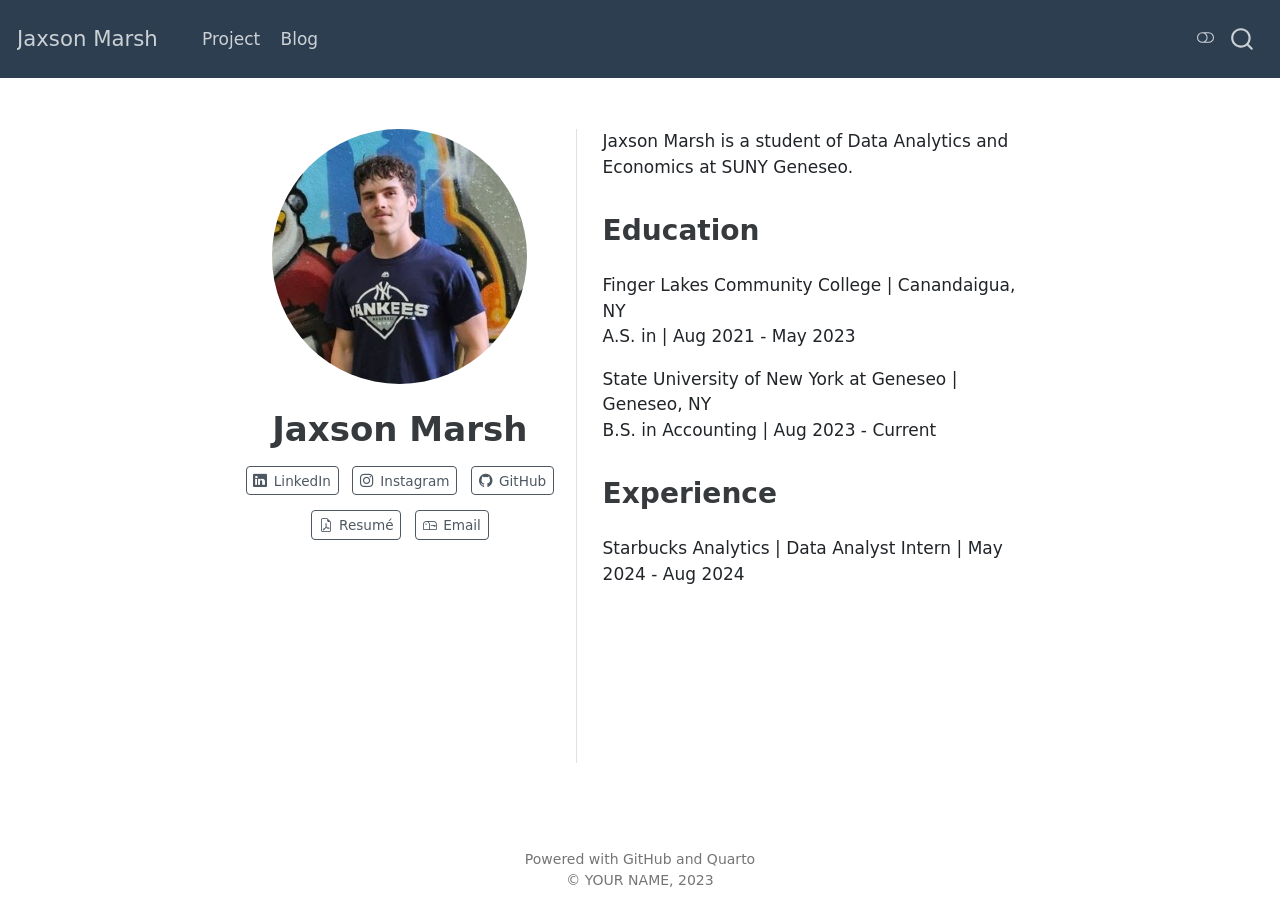
==== index.html @ e0384f66 "11/29" ====
<!DOCTYPE html>
<html xmlns="http://www.w3.org/1999/xhtml" lang="en" xml:lang="en"><head>

<meta charset="utf-8">
<meta name="generator" content="quarto-1.3.353">

<meta name="viewport" content="width=device-width, initial-scale=1.0, user-scalable=yes">


<title>Jaxson Marsh</title>
<style>
code{white-space: pre-wrap;}
span.smallcaps{font-variant: small-caps;}
div.columns{display: flex; gap: min(4vw, 1.5em);}
div.column{flex: auto; overflow-x: auto;}
div.hanging-indent{margin-left: 1.5em; text-indent: -1.5em;}
ul.task-list{list-style: none;}
ul.task-list li input[type="checkbox"] {
  width: 0.8em;
  margin: 0 0.8em 0.2em -1em; /* quarto-specific, see https://github.com/quarto-dev/quarto-cli/issues/4556 */ 
  vertical-align: middle;
}
</style>


<script src="site_libs/quarto-nav/quarto-nav.js"></script>
<script src="site_libs/clipboard/clipboard.min.js"></script>
<script src="site_libs/quarto-search/autocomplete.umd.js"></script>
<script src="site_libs/quarto-search/fuse.min.js"></script>
<script src="site_libs/quarto-search/quarto-search.js"></script>
<meta name="quarto:offset" content="./">
<script src="site_libs/quarto-html/quarto.js"></script>
<script src="site_libs/quarto-html/popper.min.js"></script>
<script src="site_libs/quarto-html/tippy.umd.min.js"></script>
<link href="site_libs/quarto-html/tippy.css" rel="stylesheet">
<link href="site_libs/quarto-html/quarto-syntax-highlighting.css" rel="stylesheet" class="quarto-color-scheme" id="quarto-text-highlighting-styles">
<link href="site_libs/quarto-html/quarto-syntax-highlighting-dark.css" rel="prefetch" class="quarto-color-scheme quarto-color-alternate" id="quarto-text-highlighting-styles">
<script src="site_libs/bootstrap/bootstrap.min.js"></script>
<link href="site_libs/bootstrap/bootstrap-icons.css" rel="stylesheet">
<link href="site_libs/bootstrap/bootstrap.min.css" rel="stylesheet" class="quarto-color-scheme" id="quarto-bootstrap" data-mode="light">
<link href="site_libs/bootstrap/bootstrap-dark.min.css" rel="prefetch" class="quarto-color-scheme quarto-color-alternate" id="quarto-bootstrap" data-mode="dark">
<script id="quarto-search-options" type="application/json">{
  "location": "navbar",
  "copy-button": false,
  "collapse-after": 3,
  "panel-placement": "end",
  "type": "overlay",
  "limit": 20,
  "language": {
    "search-no-results-text": "No results",
    "search-matching-documents-text": "matching documents",
    "search-copy-link-title": "Copy link to search",
    "search-hide-matches-text": "Hide additional matches",
    "search-more-match-text": "more match in this document",
    "search-more-matches-text": "more matches in this document",
    "search-clear-button-title": "Clear",
    "search-detached-cancel-button-title": "Cancel",
    "search-submit-button-title": "Submit"
  }
}</script>


<link rel="stylesheet" href="styles.css">
</head>

<body class="nav-fixed fullcontent">

<div id="quarto-search-results"></div>
  <header id="quarto-header" class="headroom fixed-top">
    <nav class="navbar navbar-expand-lg navbar-dark ">
      <div class="navbar-container container-fluid">
      <div class="navbar-brand-container">
    <a class="navbar-brand" href="./index.html">
    <span class="navbar-title">Jaxson Marsh</span>
    </a>
  </div>
            <div id="quarto-search" class="" title="Search"></div>
          <button class="navbar-toggler" type="button" data-bs-toggle="collapse" data-bs-target="#navbarCollapse" aria-controls="navbarCollapse" aria-expanded="false" aria-label="Toggle navigation" onclick="if (window.quartoToggleHeadroom) { window.quartoToggleHeadroom(); }">
  <span class="navbar-toggler-icon"></span>
</button>
          <div class="collapse navbar-collapse" id="navbarCollapse">
            <ul class="navbar-nav navbar-nav-scroll me-auto">
  <li class="nav-item">
    <a class="nav-link" href="./project.html" rel="" target="">
 <span class="menu-text">Project</span></a>
  </li>  
  <li class="nav-item">
    <a class="nav-link" href="./blog-listing.html" rel="" target="">
 <span class="menu-text">Blog</span></a>
  </li>  
</ul>
            <div class="quarto-navbar-tools ms-auto">
  <a href="" class="quarto-color-scheme-toggle quarto-navigation-tool  px-1" onclick="window.quartoToggleColorScheme(); return false;" title="Toggle dark mode"><i class="bi"></i></a>
</div>
          </div> <!-- /navcollapse -->
      </div> <!-- /container-fluid -->
    </nav>
</header>
<!-- content -->
<div id="quarto-content" class="quarto-container page-columns page-rows-contents page-layout-article page-navbar">
<!-- sidebar -->
<!-- margin-sidebar -->
    
<!-- main -->
<div class="quarto-about-trestles">
  <div class="about-entity">
    <img src="img/jaxsonpic.jpg" class="about-image
  round " style="height: 15em; width: 15em;">
<header id="title-block-header" class="quarto-title-block default">
<div class="quarto-title">
<h1 class="title">Jaxson Marsh</h1>
</div>
<div class="quarto-title-meta">
  </div>
</header>
    <div class="about-links">
  <a href="https://linkedin.com" class="about-link" rel="" target="">
    <i class="bi bi-linkedin"></i>
     <span class="about-link-text">LinkedIn</span>
  </a>
  <a href="https://instagram.com" class="about-link" rel="" target="">
    <i class="bi bi-instagram"></i>
     <span class="about-link-text">Instagram</span>
  </a>
  <a href="https://github.com" class="about-link" rel="" target="">
    <i class="bi bi-github"></i>
     <span class="about-link-text">GitHub</span>
  </a>
  <a href="https://GITHUB_USERNAME.github.io/resume-example.pdf" class="about-link" rel="" target="">
    <i class="bi bi-file-earmark-pdf"></i>
     <span class="about-link-text">Resumé</span>
  </a>
  <a href="mailto:YOUR_EMAIL@geneseo.edu" class="about-link" rel="" target="">
    <i class="bi bi-mailbox"></i>
     <span class="about-link-text">Email</span>
  </a>
</div>
  </div>
  <div class="about-contents"><main class="content" id="quarto-document-content">
<p>Jaxson Marsh is a student of Data Analytics and Economics at SUNY Geneseo.</p>
<section id="education" class="level2">
<h2 data-anchor-id="education">Education</h2>
<p>Finger Lakes Community College | Canandaigua, NY <br> A.S. in | Aug 2021 - May 2023 <br></p>
<p>State University of New York at Geneseo | Geneseo, NY <br> B.S. in Accounting | Aug 2023 - Current <br></p>
</section>
<section id="experience" class="level2">
<h2 data-anchor-id="experience">Experience</h2>
<p>Starbucks Analytics | Data Analyst Intern | May 2024 - Aug 2024</p>


</section>
</main></div>
</div>
 <!-- /main -->
<script type="text/javascript" src="links.js"></script>
<script id="quarto-html-after-body" type="application/javascript">
window.document.addEventListener("DOMContentLoaded", function (event) {
  const toggleBodyColorMode = (bsSheetEl) => {
    const mode = bsSheetEl.getAttribute("data-mode");
    const bodyEl = window.document.querySelector("body");
    if (mode === "dark") {
      bodyEl.classList.add("quarto-dark");
      bodyEl.classList.remove("quarto-light");
    } else {
      bodyEl.classList.add("quarto-light");
      bodyEl.classList.remove("quarto-dark");
    }
  }
  const toggleBodyColorPrimary = () => {
    const bsSheetEl = window.document.querySelector("link#quarto-bootstrap");
    if (bsSheetEl) {
      toggleBodyColorMode(bsSheetEl);
    }
  }
  toggleBodyColorPrimary();  
  const disableStylesheet = (stylesheets) => {
    for (let i=0; i < stylesheets.length; i++) {
      const stylesheet = stylesheets[i];
      stylesheet.rel = 'prefetch';
    }
  }
  const enableStylesheet = (stylesheets) => {
    for (let i=0; i < stylesheets.length; i++) {
      const stylesheet = stylesheets[i];
      stylesheet.rel = 'stylesheet';
    }
  }
  const manageTransitions = (selector, allowTransitions) => {
    const els = window.document.querySelectorAll(selector);
    for (let i=0; i < els.length; i++) {
      const el = els[i];
      if (allowTransitions) {
        el.classList.remove('notransition');
      } else {
        el.classList.add('notransition');
      }
    }
  }
  const toggleColorMode = (alternate) => {
    // Switch the stylesheets
    const alternateStylesheets = window.document.querySelectorAll('link.quarto-color-scheme.quarto-color-alternate');
    manageTransitions('#quarto-margin-sidebar .nav-link', false);
    if (alternate) {
      enableStylesheet(alternateStylesheets);
      for (const sheetNode of alternateStylesheets) {
        if (sheetNode.id === "quarto-bootstrap") {
          toggleBodyColorMode(sheetNode);
        }
      }
    } else {
      disableStylesheet(alternateStylesheets);
      toggleBodyColorPrimary();
    }
    manageTransitions('#quarto-margin-sidebar .nav-link', true);
    // Switch the toggles
    const toggles = window.document.querySelectorAll('.quarto-color-scheme-toggle');
    for (let i=0; i < toggles.length; i++) {
      const toggle = toggles[i];
      if (toggle) {
        if (alternate) {
          toggle.classList.add("alternate");     
        } else {
          toggle.classList.remove("alternate");
        }
      }
    }
    // Hack to workaround the fact that safari doesn't
    // properly recolor the scrollbar when toggling (#1455)
    if (navigator.userAgent.indexOf('Safari') > 0 && navigator.userAgent.indexOf('Chrome') == -1) {
      manageTransitions("body", false);
      window.scrollTo(0, 1);
      setTimeout(() => {
        window.scrollTo(0, 0);
        manageTransitions("body", true);
      }, 40);  
    }
  }
  const isFileUrl = () => { 
    return window.location.protocol === 'file:';
  }
  const hasAlternateSentinel = () => {  
    let styleSentinel = getColorSchemeSentinel();
    if (styleSentinel !== null) {
      return styleSentinel === "alternate";
    } else {
      return false;
    }
  }
  const setStyleSentinel = (alternate) => {
    const value = alternate ? "alternate" : "default";
    if (!isFileUrl()) {
      window.localStorage.setItem("quarto-color-scheme", value);
    } else {
      localAlternateSentinel = value;
    }
  }
  const getColorSchemeSentinel = () => {
    if (!isFileUrl()) {
      const storageValue = window.localStorage.getItem("quarto-color-scheme");
      return storageValue != null ? storageValue : localAlternateSentinel;
    } else {
      return localAlternateSentinel;
    }
  }
  let localAlternateSentinel = 'default';
  // Dark / light mode switch
  window.quartoToggleColorScheme = () => {
    // Read the current dark / light value 
    let toAlternate = !hasAlternateSentinel();
    toggleColorMode(toAlternate);
    setStyleSentinel(toAlternate);
  };
  // Ensure there is a toggle, if there isn't float one in the top right
  if (window.document.querySelector('.quarto-color-scheme-toggle') === null) {
    const a = window.document.createElement('a');
    a.classList.add('top-right');
    a.classList.add('quarto-color-scheme-toggle');
    a.href = "";
    a.onclick = function() { try { window.quartoToggleColorScheme(); } catch {} return false; };
    const i = window.document.createElement("i");
    i.classList.add('bi');
    a.appendChild(i);
    window.document.body.appendChild(a);
  }
  // Switch to dark mode if need be
  if (hasAlternateSentinel()) {
    toggleColorMode(true);
  } else {
    toggleColorMode(false);
  }
  const isCodeAnnotation = (el) => {
    for (const clz of el.classList) {
      if (clz.startsWith('code-annotation-')) {                     
        return true;
      }
    }
    return false;
  }
  const clipboard = new window.ClipboardJS('.code-copy-button', {
    text: function(trigger) {
      const codeEl = trigger.previousElementSibling.cloneNode(true);
      for (const childEl of codeEl.children) {
        if (isCodeAnnotation(childEl)) {
          childEl.remove();
        }
      }
      return codeEl.innerText;
    }
  });
  clipboard.on('success', function(e) {
    // button target
    const button = e.trigger;
    // don't keep focus
    button.blur();
    // flash "checked"
    button.classList.add('code-copy-button-checked');
    var currentTitle = button.getAttribute("title");
    button.setAttribute("title", "Copied!");
    let tooltip;
    if (window.bootstrap) {
      button.setAttribute("data-bs-toggle", "tooltip");
      button.setAttribute("data-bs-placement", "left");
      button.setAttribute("data-bs-title", "Copied!");
      tooltip = new bootstrap.Tooltip(button, 
        { trigger: "manual", 
          customClass: "code-copy-button-tooltip",
          offset: [0, -8]});
      tooltip.show();    
    }
    setTimeout(function() {
      if (tooltip) {
        tooltip.hide();
        button.removeAttribute("data-bs-title");
        button.removeAttribute("data-bs-toggle");
        button.removeAttribute("data-bs-placement");
      }
      button.setAttribute("title", currentTitle);
      button.classList.remove('code-copy-button-checked');
    }, 1000);
    // clear code selection
    e.clearSelection();
  });
  function tippyHover(el, contentFn) {
    const config = {
      allowHTML: true,
      content: contentFn,
      maxWidth: 500,
      delay: 100,
      arrow: false,
      appendTo: function(el) {
          return el.parentElement;
      },
      interactive: true,
      interactiveBorder: 10,
      theme: 'quarto',
      placement: 'bottom-start'
    };
    window.tippy(el, config); 
  }
  const noterefs = window.document.querySelectorAll('a[role="doc-noteref"]');
  for (var i=0; i<noterefs.length; i++) {
    const ref = noterefs[i];
    tippyHover(ref, function() {
      // use id or data attribute instead here
      let href = ref.getAttribute('data-footnote-href') || ref.getAttribute('href');
      try { href = new URL(href).hash; } catch {}
      const id = href.replace(/^#\/?/, "");
      const note = window.document.getElementById(id);
      return note.innerHTML;
    });
  }
      let selectedAnnoteEl;
      const selectorForAnnotation = ( cell, annotation) => {
        let cellAttr = 'data-code-cell="' + cell + '"';
        let lineAttr = 'data-code-annotation="' +  annotation + '"';
        const selector = 'span[' + cellAttr + '][' + lineAttr + ']';
        return selector;
      }
      const selectCodeLines = (annoteEl) => {
        const doc = window.document;
        const targetCell = annoteEl.getAttribute("data-target-cell");
        const targetAnnotation = annoteEl.getAttribute("data-target-annotation");
        const annoteSpan = window.document.querySelector(selectorForAnnotation(targetCell, targetAnnotation));
        const lines = annoteSpan.getAttribute("data-code-lines").split(",");
        const lineIds = lines.map((line) => {
          return targetCell + "-" + line;
        })
        let top = null;
        let height = null;
        let parent = null;
        if (lineIds.length > 0) {
            //compute the position of the single el (top and bottom and make a div)
            const el = window.document.getElementById(lineIds[0]);
            top = el.offsetTop;
            height = el.offsetHeight;
            parent = el.parentElement.parentElement;
          if (lineIds.length > 1) {
            const lastEl = window.document.getElementById(lineIds[lineIds.length - 1]);
            const bottom = lastEl.offsetTop + lastEl.offsetHeight;
            height = bottom - top;
          }
          if (top !== null && height !== null && parent !== null) {
            // cook up a div (if necessary) and position it 
            let div = window.document.getElementById("code-annotation-line-highlight");
            if (div === null) {
              div = window.document.createElement("div");
              div.setAttribute("id", "code-annotation-line-highlight");
              div.style.position = 'absolute';
              parent.appendChild(div);
            }
            div.style.top = top - 2 + "px";
            div.style.height = height + 4 + "px";
            let gutterDiv = window.document.getElementById("code-annotation-line-highlight-gutter");
            if (gutterDiv === null) {
              gutterDiv = window.document.createElement("div");
              gutterDiv.setAttribute("id", "code-annotation-line-highlight-gutter");
              gutterDiv.style.position = 'absolute';
              const codeCell = window.document.getElementById(targetCell);
              const gutter = codeCell.querySelector('.code-annotation-gutter');
              gutter.appendChild(gutterDiv);
            }
            gutterDiv.style.top = top - 2 + "px";
            gutterDiv.style.height = height + 4 + "px";
          }
          selectedAnnoteEl = annoteEl;
        }
      };
      const unselectCodeLines = () => {
        const elementsIds = ["code-annotation-line-highlight", "code-annotation-line-highlight-gutter"];
        elementsIds.forEach((elId) => {
          const div = window.document.getElementById(elId);
          if (div) {
            div.remove();
          }
        });
        selectedAnnoteEl = undefined;
      };
      // Attach click handler to the DT
      const annoteDls = window.document.querySelectorAll('dt[data-target-cell]');
      for (const annoteDlNode of annoteDls) {
        annoteDlNode.addEventListener('click', (event) => {
          const clickedEl = event.target;
          if (clickedEl !== selectedAnnoteEl) {
            unselectCodeLines();
            const activeEl = window.document.querySelector('dt[data-target-cell].code-annotation-active');
            if (activeEl) {
              activeEl.classList.remove('code-annotation-active');
            }
            selectCodeLines(clickedEl);
            clickedEl.classList.add('code-annotation-active');
          } else {
            // Unselect the line
            unselectCodeLines();
            clickedEl.classList.remove('code-annotation-active');
          }
        });
      }
  const findCites = (el) => {
    const parentEl = el.parentElement;
    if (parentEl) {
      const cites = parentEl.dataset.cites;
      if (cites) {
        return {
          el,
          cites: cites.split(' ')
        };
      } else {
        return findCites(el.parentElement)
      }
    } else {
      return undefined;
    }
  };
  var bibliorefs = window.document.querySelectorAll('a[role="doc-biblioref"]');
  for (var i=0; i<bibliorefs.length; i++) {
    const ref = bibliorefs[i];
    const citeInfo = findCites(ref);
    if (citeInfo) {
      tippyHover(citeInfo.el, function() {
        var popup = window.document.createElement('div');
        citeInfo.cites.forEach(function(cite) {
          var citeDiv = window.document.createElement('div');
          citeDiv.classList.add('hanging-indent');
          citeDiv.classList.add('csl-entry');
          var biblioDiv = window.document.getElementById('ref-' + cite);
          if (biblioDiv) {
            citeDiv.innerHTML = biblioDiv.innerHTML;
          }
          popup.appendChild(citeDiv);
        });
        return popup.innerHTML;
      });
    }
  }
});
</script>
</div> <!-- /content -->
<footer class="footer">
  <div class="nav-footer">
    <div class="nav-footer-left">
      &nbsp;
    </div>   
    <div class="nav-footer-center">Powered with GitHub and Quarto<br>© YOUR NAME, 2023</div>
    <div class="nav-footer-right">
      &nbsp;
    </div>
  </div>
</footer>



</body></html>
---- site_libs/quarto-html/tippy.css ----
.tippy-box[data-animation=fade][data-state=hidden]{opacity:0}[data-tippy-root]{max-width:calc(100vw - 10px)}.tippy-box{position:relative;background-color:#333;color:#fff;border-radius:4px;font-size:14px;line-height:1.4;white-space:normal;outline:0;transition-property:transform,visibility,opacity}.tippy-box[data-placement^=top]>.tippy-arrow{bottom:0}.tippy-box[data-placement^=top]>.tippy-arrow:before{bottom:-7px;left:0;border-width:8px 8px 0;border-top-color:initial;transform-origin:center top}.tippy-box[data-placement^=bottom]>.tippy-arrow{top:0}.tippy-box[data-placement^=bottom]>.tippy-arrow:before{top:-7px;left:0;border-width:0 8px 8px;border-bottom-color:initial;transform-origin:center bottom}.tippy-box[data-placement^=left]>.tippy-arrow{right:0}.tippy-box[data-placement^=left]>.tippy-arrow:before{border-width:8px 0 8px 8px;border-left-color:initial;right:-7px;transform-origin:center left}.tippy-box[data-placement^=right]>.tippy-arrow{left:0}.tippy-box[data-placement^=right]>.tippy-arrow:before{left:-7px;border-width:8px 8px 8px 0;border-right-color:initial;transform-origin:center right}.tippy-box[data-inertia][data-state=visible]{transition-timing-function:cubic-bezier(.54,1.5,.38,1.11)}.tippy-arrow{width:16px;height:16px;color:#333}.tippy-arrow:before{content:"";position:absolute;border-color:transparent;border-style:solid}.tippy-content{position:relative;padding:5px 9px;z-index:1}
---- site_libs/quarto-html/quarto-syntax-highlighting.css ----
/* quarto syntax highlight colors */
:root {
  --quarto-hl-at-color: inherit;
  --quarto-hl-ss-color: #049b0a;
  --quarto-hl-an-color: #0066ff;
  --quarto-hl-fu-color: #ff9358;
  --quarto-hl-st-color: #049b0a;
  --quarto-hl-cf-color: #43a8ed;
  --quarto-hl-op-color: inherit;
  --quarto-hl-er-color: #ffff00;
  --quarto-hl-bn-color: #44aa43;
  --quarto-hl-al-color: #ffff00;
  --quarto-hl-va-color: inherit;
  --quarto-hl-bu-color: inherit;
  --quarto-hl-ex-color: inherit;
  --quarto-hl-pp-color: inherit;
  --quarto-hl-in-color: #0066ff;
  --quarto-hl-vs-color: #049b0a;
  --quarto-hl-wa-color: #ffff00;
  --quarto-hl-do-color: #0066ff;
  --quarto-hl-im-color: inherit;
  --quarto-hl-ch-color: #049b0a;
  --quarto-hl-dt-color: inherit;
  --quarto-hl-fl-color: #44aa43;
  --quarto-hl-co-color: #0066ff;
  --quarto-hl-cn-color: inherit;
  --quarto-hl-sc-color: #049b0a;
  --quarto-hl-dv-color: #44aa43;
  --quarto-hl-kw-color: #43a8ed;
}

/* other quarto variables */
:root {
  --quarto-font-monospace: SFMono-Regular, Menlo, Monaco, Consolas, "Liberation Mono", "Courier New", monospace;
}

code span.at {
  font-style: inherit;
}

code span.ss {
  color: #049b0a;
  font-style: inherit;
}

code span.an {
  color: #0066ff;
  font-weight: bold;
  font-style: italic;
}

code span.fu {
  color: #ff9358;
  font-weight: bold;
  font-style: inherit;
}

code span.st {
  color: #049b0a;
  font-style: inherit;
}

code span.cf {
  color: #43a8ed;
  font-weight: bold;
  font-style: inherit;
}

code span.op {
  font-style: inherit;
}

code span.er {
  color: #ffff00;
  font-weight: bold;
  font-style: inherit;
}

code span.bn {
  color: #44aa43;
  font-style: inherit;
}

code span.al {
  color: #ffff00;
  font-style: inherit;
}

code span.va {
  font-style: inherit;
}

code span.bu {
  font-style: inherit;
}

code span.ex {
  font-style: inherit;
}

code span.pp {
  font-weight: bold;
  font-style: inherit;
}

code span.in {
  color: #0066ff;
  font-weight: bold;
  font-style: italic;
}

code span.vs {
  color: #049b0a;
  font-style: inherit;
}

code span.wa {
  color: #ffff00;
  font-weight: bold;
  font-style: inherit;
}

code span.do {
  color: #0066ff;
  font-style: italic;
}

code span.im {
  font-style: inherit;
}

code span.ch {
  color: #049b0a;
  font-style: inherit;
}

code span.dt {
  font-style: inherit;
  text-decoration: underline;
}

code span.fl {
  color: #44aa43;
  font-style: inherit;
}

code span.co {
  color: #0066ff;
  font-weight: bold;
  font-style: italic;
}

code span.cn {
  font-style: inherit;
}

code span.sc {
  color: #049b0a;
  font-style: inherit;
}

code span.dv {
  color: #44aa43;
  font-style: inherit;
}

code span.kw {
  color: #43a8ed;
  font-weight: bold;
  font-style: inherit;
}

.prevent-inlining {
  content: "</";
}

/*# sourceMappingURL=debc5d5d77c3f9108843748ff7464032.css.map */
---- site_libs/quarto-html/quarto-syntax-highlighting-dark.css ----
/* quarto syntax highlight colors */
:root {
  --quarto-hl-at-color: inherit;
  --quarto-hl-ss-color: #049b0a;
  --quarto-hl-an-color: #0066ff;
  --quarto-hl-fu-color: #ff9358;
  --quarto-hl-st-color: #049b0a;
  --quarto-hl-cf-color: #43a8ed;
  --quarto-hl-op-color: inherit;
  --quarto-hl-er-color: #ffff00;
  --quarto-hl-bn-color: #44aa43;
  --quarto-hl-al-color: #ffff00;
  --quarto-hl-va-color: inherit;
  --quarto-hl-bu-color: inherit;
  --quarto-hl-ex-color: inherit;
  --quarto-hl-pp-color: inherit;
  --quarto-hl-in-color: #0066ff;
  --quarto-hl-vs-color: #049b0a;
  --quarto-hl-wa-color: #ffff00;
  --quarto-hl-do-color: #0066ff;
  --quarto-hl-im-color: inherit;
  --quarto-hl-ch-color: #049b0a;
  --quarto-hl-dt-color: inherit;
  --quarto-hl-fl-color: #44aa43;
  --quarto-hl-co-color: #0066ff;
  --quarto-hl-cn-color: inherit;
  --quarto-hl-sc-color: #049b0a;
  --quarto-hl-dv-color: #44aa43;
  --quarto-hl-kw-color: #43a8ed;
}

/* other quarto variables */
:root {
  --quarto-font-monospace: SFMono-Regular, Menlo, Monaco, Consolas, "Liberation Mono", "Courier New", monospace;
}

code span.at {
  font-style: inherit;
}

code span.ss {
  color: #049b0a;
  font-style: inherit;
}

code span.an {
  color: #0066ff;
  font-weight: bold;
  font-style: italic;
}

code span.fu {
  color: #ff9358;
  font-weight: bold;
  font-style: inherit;
}

code span.st {
  color: #049b0a;
  font-style: inherit;
}

code span.cf {
  color: #43a8ed;
  font-weight: bold;
  font-style: inherit;
}

code span.op {
  font-style: inherit;
}

code span.er {
  color: #ffff00;
  font-weight: bold;
  font-style: inherit;
}

code span.bn {
  color: #44aa43;
  font-style: inherit;
}

code span.al {
  color: #ffff00;
  font-style: inherit;
}

code span.va {
  font-style: inherit;
}

code span.bu {
  font-style: inherit;
}

code span.ex {
  font-style: inherit;
}

code span.pp {
  font-weight: bold;
  font-style: inherit;
}

code span.in {
  color: #0066ff;
  font-weight: bold;
  font-style: italic;
}

code span.vs {
  color: #049b0a;
  font-style: inherit;
}

code span.wa {
  color: #ffff00;
  font-weight: bold;
  font-style: inherit;
}

code span.do {
  color: #0066ff;
  font-style: italic;
}

code span.im {
  font-style: inherit;
}

code span.ch {
  color: #049b0a;
  font-style: inherit;
}

code span.dt {
  font-style: inherit;
  text-decoration: underline;
}

code span.fl {
  color: #44aa43;
  font-style: inherit;
}

code span.co {
  color: #0066ff;
  font-weight: bold;
  font-style: italic;
}

code span.cn {
  font-style: inherit;
}

code span.sc {
  color: #049b0a;
  font-style: inherit;
}

code span.dv {
  color: #44aa43;
  font-style: inherit;
}

code span.kw {
  color: #43a8ed;
  font-weight: bold;
  font-style: inherit;
}

.prevent-inlining {
  content: "</";
}

/*# sourceMappingURL=935a306eefa94366c21e1a970dddb765.css.map */
---- styles.css ----
/* css styles */

.nav-title{
  font-family: fantasy
}

/* to fix the width of body and navbar with invisible scrollbar */
::-webkit-scrollbar {
    width: 0px;
}
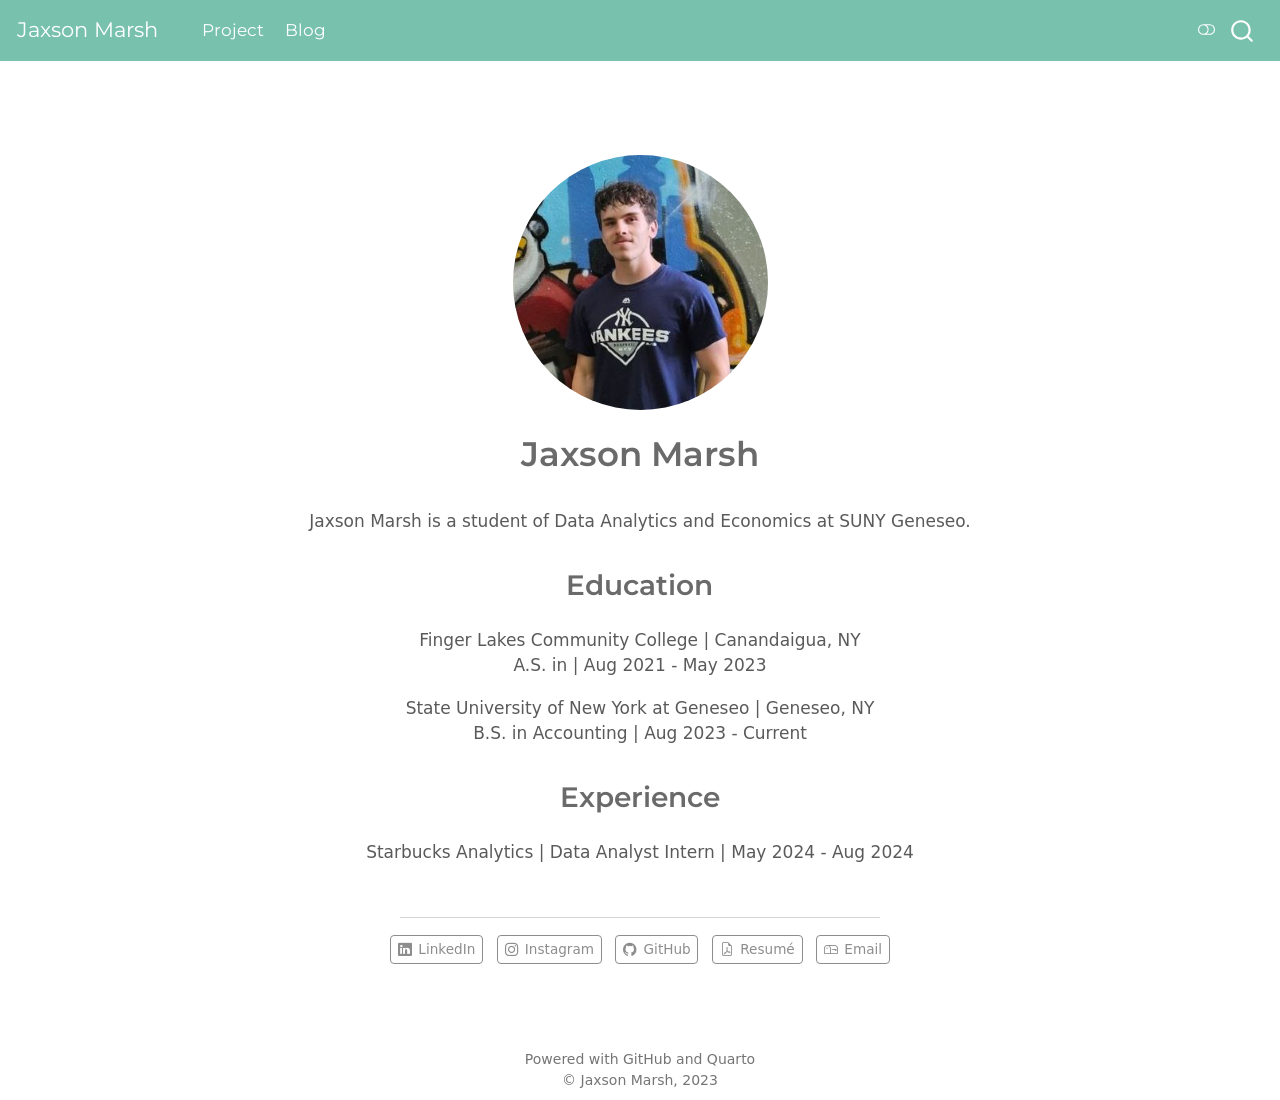
==== commit a110cf12: "night" ====
--- a/index.html
+++ b/index.html
@@ -38,7 +38,7 @@
 <script src="site_libs/bootstrap/bootstrap.min.js"></script>
 <link href="site_libs/bootstrap/bootstrap-icons.css" rel="stylesheet">
 <link href="site_libs/bootstrap/bootstrap.min.css" rel="stylesheet" class="quarto-color-scheme" id="quarto-bootstrap" data-mode="light">
-<link href="site_libs/bootstrap/bootstrap-dark.min.css" rel="prefetch" class="quarto-color-scheme quarto-color-alternate" id="quarto-bootstrap" data-mode="dark">
+<link href="site_libs/bootstrap/bootstrap-dark.min.css" rel="prefetch" class="quarto-color-scheme quarto-color-alternate" id="quarto-bootstrap" data-mode="light">
 <script id="quarto-search-options" type="application/json">{
   "location": "navbar",
   "copy-button": false,
@@ -102,18 +102,31 @@
 <!-- margin-sidebar -->
     
 <!-- main -->
-<div class="quarto-about-trestles">
-  <div class="about-entity">
-    <img src="img/jaxsonpic.jpg" class="about-image
+<div class="quarto-about-jolla">
+  <img src="img/jaxsonpic.jpg" class="about-image
   round " style="height: 15em; width: 15em;">
-<header id="title-block-header" class="quarto-title-block default">
+ <header id="title-block-header" class="quarto-title-block default">
 <div class="quarto-title">
 <h1 class="title">Jaxson Marsh</h1>
 </div>
 <div class="quarto-title-meta">
   </div>
-</header>
-    <div class="about-links">
+</header><main class="content" id="quarto-document-content">
+<p>Jaxson Marsh is a student of Data Analytics and Economics at SUNY Geneseo.</p>
+<section id="education" class="level2">
+<h2 data-anchor-id="education">Education</h2>
+<p>Finger Lakes Community College | Canandaigua, NY <br> A.S. in | Aug 2021 - May 2023 <br></p>
+<p>State University of New York at Geneseo | Geneseo, NY <br> B.S. in Accounting | Aug 2023 - Current <br></p>
+</section>
+<section id="experience" class="level2">
+<h2 data-anchor-id="experience">Experience</h2>
+<p>Starbucks Analytics | Data Analyst Intern | May 2024 - Aug 2024</p>
+
+
+</section>
+</main> 
+  <hr class="about-sep">
+   <div class="about-links">
   <a href="https://linkedin.com" class="about-link" rel="" target="">
     <i class="bi bi-linkedin"></i>
      <span class="about-link-text">LinkedIn</span>
@@ -135,21 +148,6 @@
      <span class="about-link-text">Email</span>
   </a>
 </div>
-  </div>
-  <div class="about-contents"><main class="content" id="quarto-document-content">
-<p>Jaxson Marsh is a student of Data Analytics and Economics at SUNY Geneseo.</p>
-<section id="education" class="level2">
-<h2 data-anchor-id="education">Education</h2>
-<p>Finger Lakes Community College | Canandaigua, NY <br> A.S. in | Aug 2021 - May 2023 <br></p>
-<p>State University of New York at Geneseo | Geneseo, NY <br> B.S. in Accounting | Aug 2023 - Current <br></p>
-</section>
-<section id="experience" class="level2">
-<h2 data-anchor-id="experience">Experience</h2>
-<p>Starbucks Analytics | Data Analyst Intern | May 2024 - Aug 2024</p>
-
-
-</section>
-</main></div>
 </div>
  <!-- /main -->
 <script type="text/javascript" src="links.js"></script>
@@ -500,7 +498,7 @@
     <div class="nav-footer-left">
       &nbsp;
     </div>   
-    <div class="nav-footer-center">Powered with GitHub and Quarto<br>© YOUR NAME, 2023</div>
+    <div class="nav-footer-center">Powered with GitHub and Quarto<br>© Jaxson Marsh, 2023</div>
     <div class="nav-footer-right">
       &nbsp;
     </div>
--- a/site_libs/quarto-html/quarto-syntax-highlighting.css
+++ b/site_libs/quarto-html/quarto-syntax-highlighting.css
@@ -1,32 +1,34 @@
 /* quarto syntax highlight colors */
 :root {
-  --quarto-hl-at-color: inherit;
-  --quarto-hl-ss-color: #049b0a;
-  --quarto-hl-an-color: #0066ff;
-  --quarto-hl-fu-color: #ff9358;
-  --quarto-hl-st-color: #049b0a;
-  --quarto-hl-cf-color: #43a8ed;
-  --quarto-hl-op-color: inherit;
-  --quarto-hl-er-color: #ffff00;
-  --quarto-hl-bn-color: #44aa43;
-  --quarto-hl-al-color: #ffff00;
-  --quarto-hl-va-color: inherit;
-  --quarto-hl-bu-color: inherit;
-  --quarto-hl-ex-color: inherit;
-  --quarto-hl-pp-color: inherit;
-  --quarto-hl-in-color: #0066ff;
-  --quarto-hl-vs-color: #049b0a;
-  --quarto-hl-wa-color: #ffff00;
-  --quarto-hl-do-color: #0066ff;
-  --quarto-hl-im-color: inherit;
-  --quarto-hl-ch-color: #049b0a;
-  --quarto-hl-dt-color: inherit;
-  --quarto-hl-fl-color: #44aa43;
-  --quarto-hl-co-color: #0066ff;
-  --quarto-hl-cn-color: inherit;
-  --quarto-hl-sc-color: #049b0a;
-  --quarto-hl-dv-color: #44aa43;
-  --quarto-hl-kw-color: #43a8ed;
+  --quarto-hl-al-color: #95da4c;
+  --quarto-hl-an-color: #50a14f;
+  --quarto-hl-at-color: #a626a4;
+  --quarto-hl-bn-color: #986801;
+  --quarto-hl-bu-color: #a626a4;
+  --quarto-hl-ch-color: #50a14f;
+  --quarto-hl-co-color: #a0a1a7;
+  --quarto-hl-cv-color: #e45649;
+  --quarto-hl-cn-color: #986801;
+  --quarto-hl-cf-color: #a626a4;
+  --quarto-hl-dt-color: #a626a4;
+  --quarto-hl-dv-color: #986801;
+  --quarto-hl-do-color: #e45649;
+  --quarto-hl-er-color: #f44747;
+  --quarto-hl-ex-color: #4078f2;
+  --quarto-hl-fl-color: #986801;
+  --quarto-hl-fu-color: #4078f2;
+  --quarto-hl-im-color: #50a14f;
+  --quarto-hl-in-color: #c45b00;
+  --quarto-hl-kw-color: #a626a4;
+  --quarto-hl-op-color: #a626a4;
+  --quarto-hl-pp-color: #a626a4;
+  --quarto-hl-re-color: #2980b9;
+  --quarto-hl-sc-color: #0184bc;
+  --quarto-hl-ss-color: #da4453;
+  --quarto-hl-st-color: #50a14f;
+  --quarto-hl-va-color: #e45649;
+  --quarto-hl-vs-color: #da4453;
+  --quarto-hl-wa-color: #da4453;
 }
 
 /* other quarto variables */
@@ -34,140 +36,144 @@
   --quarto-font-monospace: SFMono-Regular, Menlo, Monaco, Consolas, "Liberation Mono", "Courier New", monospace;
 }
 
+code span.al {
+  background-color: #4d1f24;
+  font-weight: bold;
+  color: #95da4c;
+}
+
+code span.an {
+  color: #50a14f;
+}
+
 code span.at {
-  font-style: inherit;
+  color: #a626a4;
+}
+
+code span.bn {
+  color: #986801;
+}
+
+code span.bu {
+  color: #a626a4;
+}
+
+code span.ch {
+  color: #50a14f;
+}
+
+code span.co {
+  font-style: italic;
+  color: #a0a1a7;
+}
+
+code span.cv {
+  font-style: italic;
+  color: #e45649;
+}
+
+code span.cn {
+  color: #986801;
+}
+
+code span.cf {
+  color: #a626a4;
+}
+
+code span.dt {
+  color: #a626a4;
+}
+
+code span.dv {
+  color: #986801;
+}
+
+code span.do {
+  color: #e45649;
+}
+
+code span.er {
+  color: #f44747;
+  text-decoration: underline;
+}
+
+code span.ex {
+  font-weight: bold;
+  color: #4078f2;
+}
+
+code span.fl {
+  color: #986801;
+}
+
+code span.fu {
+  color: #4078f2;
+}
+
+code span.im {
+  color: #50a14f;
+}
+
+code span.in {
+  color: #c45b00;
+}
+
+code span.kw {
+  color: #a626a4;
+}
+
+pre > code.sourceCode > span {
+  color: #383a42;
+}
+
+code span {
+  color: #383a42;
+}
+
+code.sourceCode > span {
+  color: #383a42;
+}
+
+div.sourceCode,
+div.sourceCode pre.sourceCode {
+  color: #383a42;
+}
+
+code span.op {
+  color: #a626a4;
+}
+
+code span.pp {
+  color: #a626a4;
+}
+
+code span.re {
+  background-color: #153042;
+  color: #2980b9;
+}
+
+code span.sc {
+  color: #0184bc;
 }
 
 code span.ss {
-  color: #049b0a;
-  font-style: inherit;
-}
-
-code span.an {
-  color: #0066ff;
-  font-weight: bold;
-  font-style: italic;
-}
-
-code span.fu {
-  color: #ff9358;
-  font-weight: bold;
-  font-style: inherit;
+  color: #da4453;
 }
 
 code span.st {
-  color: #049b0a;
-  font-style: inherit;
-}
-
-code span.cf {
-  color: #43a8ed;
-  font-weight: bold;
-  font-style: inherit;
-}
-
-code span.op {
-  font-style: inherit;
-}
-
-code span.er {
-  color: #ffff00;
-  font-weight: bold;
-  font-style: inherit;
-}
-
-code span.bn {
-  color: #44aa43;
-  font-style: inherit;
-}
-
-code span.al {
-  color: #ffff00;
-  font-style: inherit;
+  color: #50a14f;
 }
 
 code span.va {
-  font-style: inherit;
-}
-
-code span.bu {
-  font-style: inherit;
-}
-
-code span.ex {
-  font-style: inherit;
-}
-
-code span.pp {
-  font-weight: bold;
-  font-style: inherit;
-}
-
-code span.in {
-  color: #0066ff;
-  font-weight: bold;
-  font-style: italic;
+  color: #e45649;
 }
 
 code span.vs {
-  color: #049b0a;
-  font-style: inherit;
+  color: #da4453;
 }
 
 code span.wa {
-  color: #ffff00;
-  font-weight: bold;
-  font-style: inherit;
-}
-
-code span.do {
-  color: #0066ff;
-  font-style: italic;
-}
-
-code span.im {
-  font-style: inherit;
-}
-
-code span.ch {
-  color: #049b0a;
-  font-style: inherit;
-}
-
-code span.dt {
-  font-style: inherit;
-  text-decoration: underline;
-}
-
-code span.fl {
-  color: #44aa43;
-  font-style: inherit;
-}
-
-code span.co {
-  color: #0066ff;
-  font-weight: bold;
-  font-style: italic;
-}
-
-code span.cn {
-  font-style: inherit;
-}
-
-code span.sc {
-  color: #049b0a;
-  font-style: inherit;
-}
-
-code span.dv {
-  color: #44aa43;
-  font-style: inherit;
-}
-
-code span.kw {
-  color: #43a8ed;
-  font-weight: bold;
-  font-style: inherit;
+  color: #da4453;
 }
 
 .prevent-inlining {
--- a/site_libs/quarto-html/quarto-syntax-highlighting-dark.css
+++ b/site_libs/quarto-html/quarto-syntax-highlighting-dark.css
@@ -1,32 +1,34 @@
 /* quarto syntax highlight colors */
 :root {
-  --quarto-hl-at-color: inherit;
-  --quarto-hl-ss-color: #049b0a;
-  --quarto-hl-an-color: #0066ff;
-  --quarto-hl-fu-color: #ff9358;
-  --quarto-hl-st-color: #049b0a;
-  --quarto-hl-cf-color: #43a8ed;
-  --quarto-hl-op-color: inherit;
-  --quarto-hl-er-color: #ffff00;
-  --quarto-hl-bn-color: #44aa43;
-  --quarto-hl-al-color: #ffff00;
-  --quarto-hl-va-color: inherit;
-  --quarto-hl-bu-color: inherit;
-  --quarto-hl-ex-color: inherit;
-  --quarto-hl-pp-color: inherit;
-  --quarto-hl-in-color: #0066ff;
-  --quarto-hl-vs-color: #049b0a;
-  --quarto-hl-wa-color: #ffff00;
-  --quarto-hl-do-color: #0066ff;
-  --quarto-hl-im-color: inherit;
-  --quarto-hl-ch-color: #049b0a;
-  --quarto-hl-dt-color: inherit;
-  --quarto-hl-fl-color: #44aa43;
-  --quarto-hl-co-color: #0066ff;
-  --quarto-hl-cn-color: inherit;
-  --quarto-hl-sc-color: #049b0a;
-  --quarto-hl-dv-color: #44aa43;
-  --quarto-hl-kw-color: #43a8ed;
+  --quarto-hl-al-color: #95da4c;
+  --quarto-hl-an-color: #98c379;
+  --quarto-hl-at-color: #c678dd;
+  --quarto-hl-bn-color: #d19a66;
+  --quarto-hl-bu-color: #c678dd;
+  --quarto-hl-ch-color: #98c379;
+  --quarto-hl-co-color: #5c6370;
+  --quarto-hl-cv-color: #e06c75;
+  --quarto-hl-cn-color: #d19a66;
+  --quarto-hl-cf-color: #c678dd;
+  --quarto-hl-dt-color: #c678dd;
+  --quarto-hl-dv-color: #d19a66;
+  --quarto-hl-do-color: #a43340;
+  --quarto-hl-er-color: #f44747;
+  --quarto-hl-ex-color: #61afef;
+  --quarto-hl-fl-color: #d19a66;
+  --quarto-hl-fu-color: #61afef;
+  --quarto-hl-im-color: #98c379;
+  --quarto-hl-in-color: #c45b00;
+  --quarto-hl-kw-color: #c678dd;
+  --quarto-hl-op-color: #c678dd;
+  --quarto-hl-pp-color: #c678dd;
+  --quarto-hl-re-color: #2980b9;
+  --quarto-hl-sc-color: #56b6c2;
+  --quarto-hl-ss-color: #da4453;
+  --quarto-hl-st-color: #98c379;
+  --quarto-hl-va-color: #e06c75;
+  --quarto-hl-vs-color: #da4453;
+  --quarto-hl-wa-color: #da4453;
 }
 
 /* other quarto variables */
@@ -34,140 +36,144 @@
   --quarto-font-monospace: SFMono-Regular, Menlo, Monaco, Consolas, "Liberation Mono", "Courier New", monospace;
 }
 
+code span.al {
+  background-color: #4d1f24;
+  font-weight: bold;
+  color: #95da4c;
+}
+
+code span.an {
+  color: #98c379;
+}
+
 code span.at {
-  font-style: inherit;
+  color: #c678dd;
+}
+
+code span.bn {
+  color: #d19a66;
+}
+
+code span.bu {
+  color: #c678dd;
+}
+
+code span.ch {
+  color: #98c379;
+}
+
+code span.co {
+  font-style: italic;
+  color: #5c6370;
+}
+
+code span.cv {
+  font-style: italic;
+  color: #e06c75;
+}
+
+code span.cn {
+  color: #d19a66;
+}
+
+code span.cf {
+  color: #c678dd;
+}
+
+code span.dt {
+  color: #c678dd;
+}
+
+code span.dv {
+  color: #d19a66;
+}
+
+code span.do {
+  color: #a43340;
+}
+
+code span.er {
+  color: #f44747;
+  text-decoration: underline;
+}
+
+code span.ex {
+  font-weight: bold;
+  color: #61afef;
+}
+
+code span.fl {
+  color: #d19a66;
+}
+
+code span.fu {
+  color: #61afef;
+}
+
+code span.im {
+  color: #98c379;
+}
+
+code span.in {
+  color: #c45b00;
+}
+
+code span.kw {
+  color: #c678dd;
+}
+
+pre > code.sourceCode > span {
+  color: #abb2bf;
+}
+
+code span {
+  color: #abb2bf;
+}
+
+code.sourceCode > span {
+  color: #abb2bf;
+}
+
+div.sourceCode,
+div.sourceCode pre.sourceCode {
+  color: #abb2bf;
+}
+
+code span.op {
+  color: #c678dd;
+}
+
+code span.pp {
+  color: #c678dd;
+}
+
+code span.re {
+  background-color: #153042;
+  color: #2980b9;
+}
+
+code span.sc {
+  color: #56b6c2;
 }
 
 code span.ss {
-  color: #049b0a;
-  font-style: inherit;
-}
-
-code span.an {
-  color: #0066ff;
-  font-weight: bold;
-  font-style: italic;
-}
-
-code span.fu {
-  color: #ff9358;
-  font-weight: bold;
-  font-style: inherit;
+  color: #da4453;
 }
 
 code span.st {
-  color: #049b0a;
-  font-style: inherit;
-}
-
-code span.cf {
-  color: #43a8ed;
-  font-weight: bold;
-  font-style: inherit;
-}
-
-code span.op {
-  font-style: inherit;
-}
-
-code span.er {
-  color: #ffff00;
-  font-weight: bold;
-  font-style: inherit;
-}
-
-code span.bn {
-  color: #44aa43;
-  font-style: inherit;
-}
-
-code span.al {
-  color: #ffff00;
-  font-style: inherit;
+  color: #98c379;
 }
 
 code span.va {
-  font-style: inherit;
-}
-
-code span.bu {
-  font-style: inherit;
-}
-
-code span.ex {
-  font-style: inherit;
-}
-
-code span.pp {
-  font-weight: bold;
-  font-style: inherit;
-}
-
-code span.in {
-  color: #0066ff;
-  font-weight: bold;
-  font-style: italic;
+  color: #e06c75;
 }
 
 code span.vs {
-  color: #049b0a;
-  font-style: inherit;
+  color: #da4453;
 }
 
 code span.wa {
-  color: #ffff00;
-  font-weight: bold;
-  font-style: inherit;
-}
-
-code span.do {
-  color: #0066ff;
-  font-style: italic;
-}
-
-code span.im {
-  font-style: inherit;
-}
-
-code span.ch {
-  color: #049b0a;
-  font-style: inherit;
-}
-
-code span.dt {
-  font-style: inherit;
-  text-decoration: underline;
-}
-
-code span.fl {
-  color: #44aa43;
-  font-style: inherit;
-}
-
-code span.co {
-  color: #0066ff;
-  font-weight: bold;
-  font-style: italic;
-}
-
-code span.cn {
-  font-style: inherit;
-}
-
-code span.sc {
-  color: #049b0a;
-  font-style: inherit;
-}
-
-code span.dv {
-  color: #44aa43;
-  font-style: inherit;
-}
-
-code span.kw {
-  color: #43a8ed;
-  font-weight: bold;
-  font-style: inherit;
+  color: #da4453;
 }
 
 .prevent-inlining {
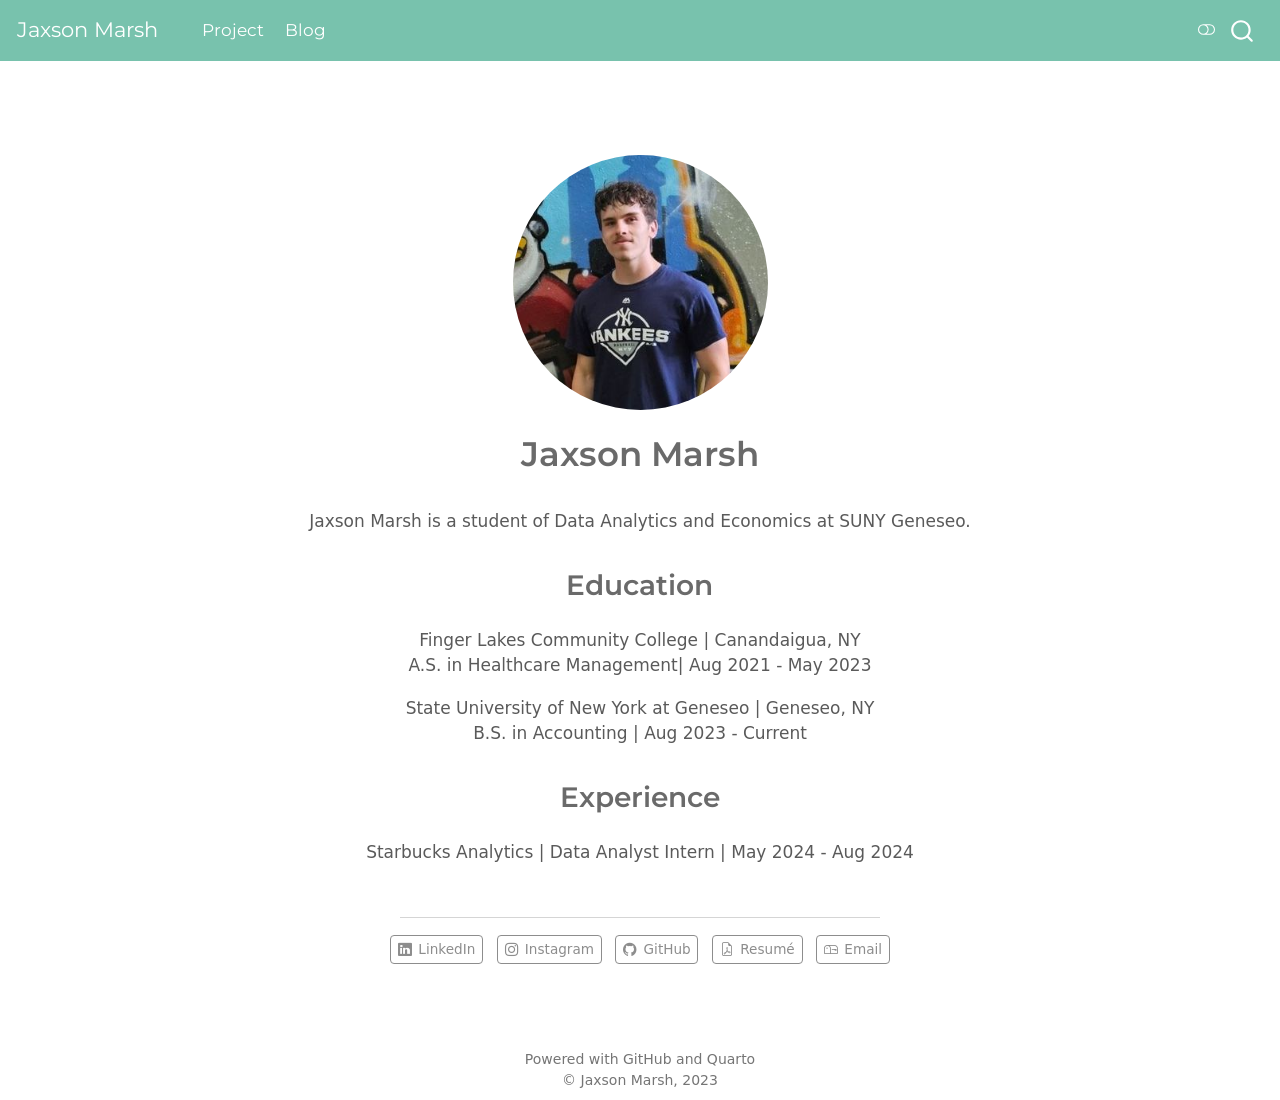
==== commit 9d01c358: "new" ====
--- a/index.html
+++ b/index.html
@@ -115,7 +115,7 @@
 <p>Jaxson Marsh is a student of Data Analytics and Economics at SUNY Geneseo.</p>
 <section id="education" class="level2">
 <h2 data-anchor-id="education">Education</h2>
-<p>Finger Lakes Community College | Canandaigua, NY <br> A.S. in | Aug 2021 - May 2023 <br></p>
+<p>Finger Lakes Community College | Canandaigua, NY <br> A.S. in Healthcare Management| Aug 2021 - May 2023 <br></p>
 <p>State University of New York at Geneseo | Geneseo, NY <br> B.S. in Accounting | Aug 2023 - Current <br></p>
 </section>
 <section id="experience" class="level2">
@@ -139,11 +139,11 @@
     <i class="bi bi-github"></i>
      <span class="about-link-text">GitHub</span>
   </a>
-  <a href="https://GITHUB_USERNAME.github.io/resume-example.pdf" class="about-link" rel="" target="">
+  <a href="https://Jaxsonmarsh.github.io/UpdatedResume2023.docx" class="about-link" rel="" target="">
     <i class="bi bi-file-earmark-pdf"></i>
      <span class="about-link-text">Resumé</span>
   </a>
-  <a href="mailto:YOUR_EMAIL@geneseo.edu" class="about-link" rel="" target="">
+  <a href="mailto:jbm100@geneseo.edu" class="about-link" rel="" target="">
     <i class="bi bi-mailbox"></i>
      <span class="about-link-text">Email</span>
   </a>
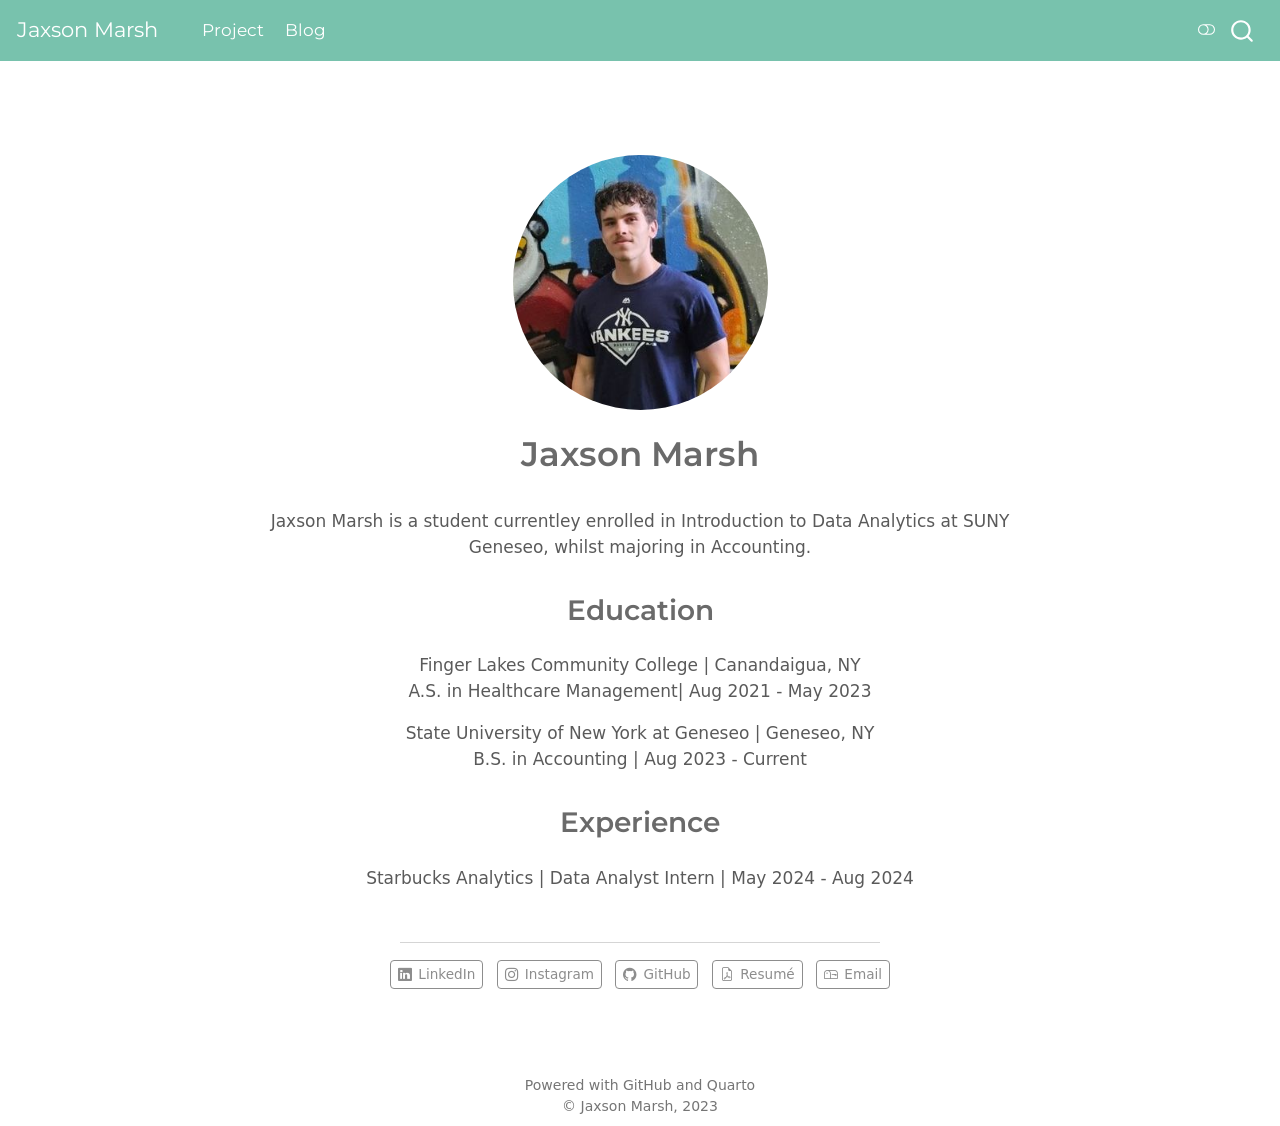
==== commit 8c87a415: "sleep" ====
--- a/index.html
+++ b/index.html
@@ -112,7 +112,7 @@
 <div class="quarto-title-meta">
   </div>
 </header><main class="content" id="quarto-document-content">
-<p>Jaxson Marsh is a student of Data Analytics and Economics at SUNY Geneseo.</p>
+<p>Jaxson Marsh is a student currentley enrolled in Introduction to Data Analytics at SUNY Geneseo, whilst majoring in Accounting.</p>
 <section id="education" class="level2">
 <h2 data-anchor-id="education">Education</h2>
 <p>Finger Lakes Community College | Canandaigua, NY <br> A.S. in Healthcare Management| Aug 2021 - May 2023 <br></p>
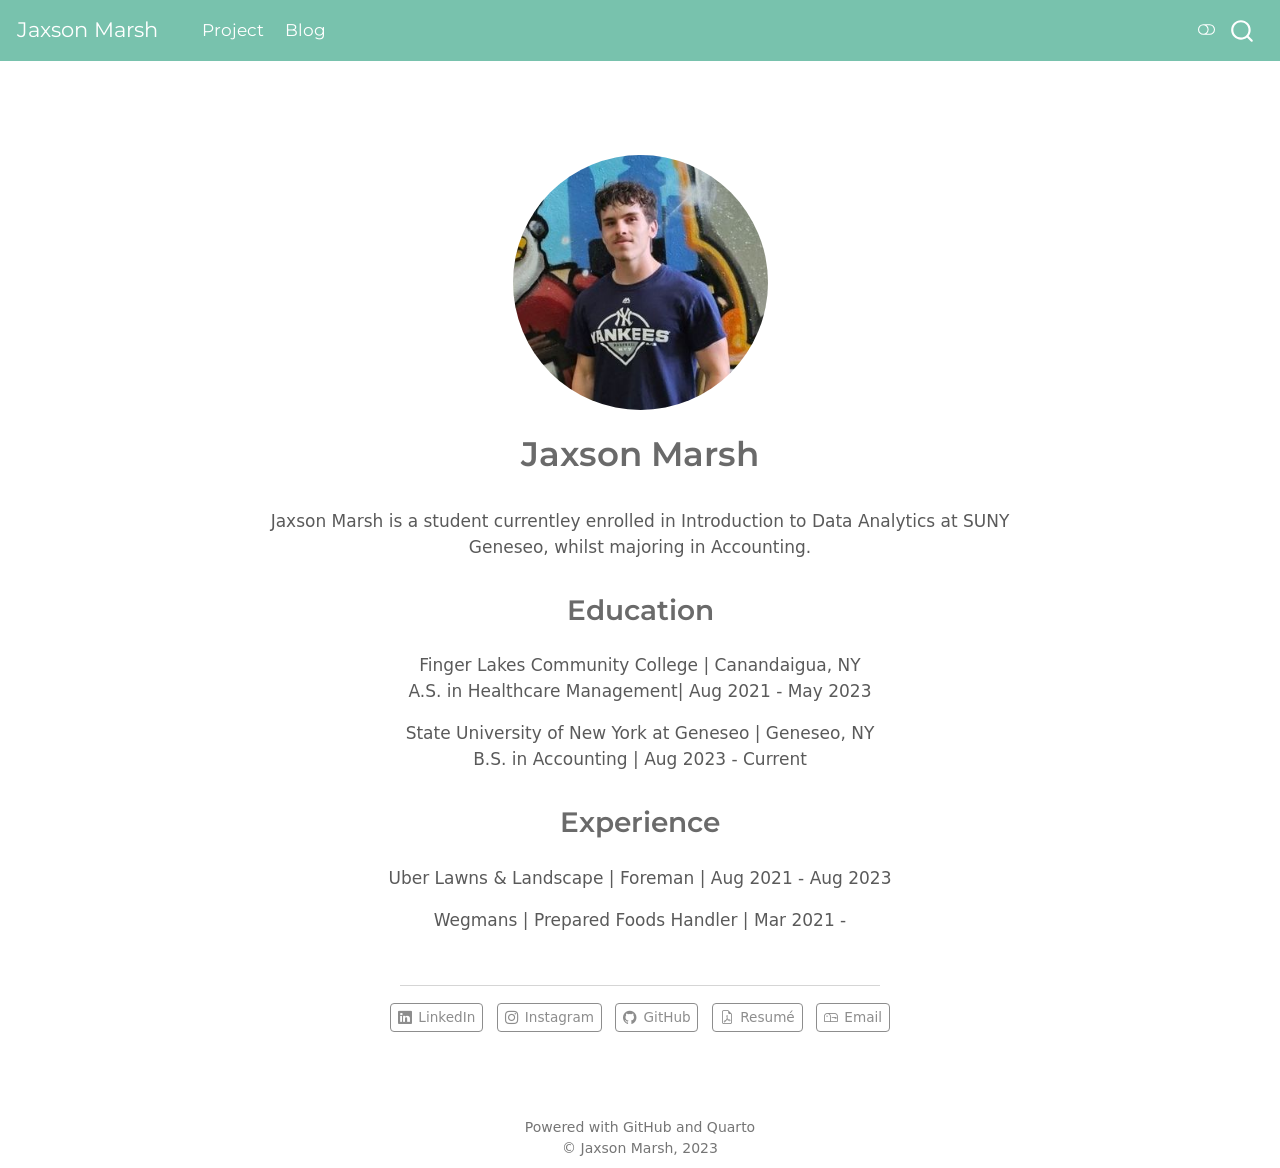
==== commit b9b54846: "ref" ====
--- a/index.html
+++ b/index.html
@@ -120,7 +120,8 @@
 </section>
 <section id="experience" class="level2">
 <h2 data-anchor-id="experience">Experience</h2>
-<p>Starbucks Analytics | Data Analyst Intern | May 2024 - Aug 2024</p>
+<p>Uber Lawns &amp; Landscape | Foreman | Aug 2021 - Aug 2023</p>
+<p>Wegmans | Prepared Foods Handler | Mar 2021 -</p>
 
 
 </section>
--- a/site_libs/quarto-html/quarto-syntax-highlighting.css
+++ b/site_libs/quarto-html/quarto-syntax-highlighting.css
@@ -1,34 +1,32 @@
 /* quarto syntax highlight colors */
 :root {
-  --quarto-hl-al-color: #95da4c;
-  --quarto-hl-an-color: #50a14f;
-  --quarto-hl-at-color: #a626a4;
-  --quarto-hl-bn-color: #986801;
-  --quarto-hl-bu-color: #a626a4;
-  --quarto-hl-ch-color: #50a14f;
-  --quarto-hl-co-color: #a0a1a7;
-  --quarto-hl-cv-color: #e45649;
-  --quarto-hl-cn-color: #986801;
-  --quarto-hl-cf-color: #a626a4;
-  --quarto-hl-dt-color: #a626a4;
-  --quarto-hl-dv-color: #986801;
-  --quarto-hl-do-color: #e45649;
-  --quarto-hl-er-color: #f44747;
-  --quarto-hl-ex-color: #4078f2;
-  --quarto-hl-fl-color: #986801;
-  --quarto-hl-fu-color: #4078f2;
-  --quarto-hl-im-color: #50a14f;
-  --quarto-hl-in-color: #c45b00;
-  --quarto-hl-kw-color: #a626a4;
-  --quarto-hl-op-color: #a626a4;
-  --quarto-hl-pp-color: #a626a4;
-  --quarto-hl-re-color: #2980b9;
-  --quarto-hl-sc-color: #0184bc;
-  --quarto-hl-ss-color: #da4453;
-  --quarto-hl-st-color: #50a14f;
-  --quarto-hl-va-color: #e45649;
-  --quarto-hl-vs-color: #da4453;
-  --quarto-hl-wa-color: #da4453;
+  --quarto-hl-at-color: inherit;
+  --quarto-hl-ss-color: #049b0a;
+  --quarto-hl-an-color: #0066ff;
+  --quarto-hl-fu-color: #ff9358;
+  --quarto-hl-st-color: #049b0a;
+  --quarto-hl-cf-color: #43a8ed;
+  --quarto-hl-op-color: inherit;
+  --quarto-hl-er-color: #ffff00;
+  --quarto-hl-bn-color: #44aa43;
+  --quarto-hl-al-color: #ffff00;
+  --quarto-hl-va-color: inherit;
+  --quarto-hl-bu-color: inherit;
+  --quarto-hl-ex-color: inherit;
+  --quarto-hl-pp-color: inherit;
+  --quarto-hl-in-color: #0066ff;
+  --quarto-hl-vs-color: #049b0a;
+  --quarto-hl-wa-color: #ffff00;
+  --quarto-hl-do-color: #0066ff;
+  --quarto-hl-im-color: inherit;
+  --quarto-hl-ch-color: #049b0a;
+  --quarto-hl-dt-color: inherit;
+  --quarto-hl-fl-color: #44aa43;
+  --quarto-hl-co-color: #0066ff;
+  --quarto-hl-cn-color: inherit;
+  --quarto-hl-sc-color: #049b0a;
+  --quarto-hl-dv-color: #44aa43;
+  --quarto-hl-kw-color: #43a8ed;
 }
 
 /* other quarto variables */
@@ -36,144 +34,140 @@
   --quarto-font-monospace: SFMono-Regular, Menlo, Monaco, Consolas, "Liberation Mono", "Courier New", monospace;
 }
 
-code span.al {
-  background-color: #4d1f24;
-  font-weight: bold;
-  color: #95da4c;
+code span.at {
+  font-style: inherit;
+}
+
+code span.ss {
+  color: #049b0a;
+  font-style: inherit;
 }
 
 code span.an {
-  color: #50a14f;
+  color: #0066ff;
+  font-weight: bold;
+  font-style: italic;
 }
 
-code span.at {
-  color: #a626a4;
+code span.fu {
+  color: #ff9358;
+  font-weight: bold;
+  font-style: inherit;
+}
+
+code span.st {
+  color: #049b0a;
+  font-style: inherit;
+}
+
+code span.cf {
+  color: #43a8ed;
+  font-weight: bold;
+  font-style: inherit;
+}
+
+code span.op {
+  font-style: inherit;
+}
+
+code span.er {
+  color: #ffff00;
+  font-weight: bold;
+  font-style: inherit;
 }
 
 code span.bn {
-  color: #986801;
+  color: #44aa43;
+  font-style: inherit;
+}
+
+code span.al {
+  color: #ffff00;
+  font-style: inherit;
+}
+
+code span.va {
+  font-style: inherit;
 }
 
 code span.bu {
-  color: #a626a4;
+  font-style: inherit;
+}
+
+code span.ex {
+  font-style: inherit;
+}
+
+code span.pp {
+  font-weight: bold;
+  font-style: inherit;
+}
+
+code span.in {
+  color: #0066ff;
+  font-weight: bold;
+  font-style: italic;
+}
+
+code span.vs {
+  color: #049b0a;
+  font-style: inherit;
+}
+
+code span.wa {
+  color: #ffff00;
+  font-weight: bold;
+  font-style: inherit;
+}
+
+code span.do {
+  color: #0066ff;
+  font-style: italic;
+}
+
+code span.im {
+  font-style: inherit;
 }
 
 code span.ch {
-  color: #50a14f;
+  color: #049b0a;
+  font-style: inherit;
+}
+
+code span.dt {
+  font-style: inherit;
+  text-decoration: underline;
+}
+
+code span.fl {
+  color: #44aa43;
+  font-style: inherit;
 }
 
 code span.co {
+  color: #0066ff;
+  font-weight: bold;
   font-style: italic;
-  color: #a0a1a7;
-}
-
-code span.cv {
-  font-style: italic;
-  color: #e45649;
 }
 
 code span.cn {
-  color: #986801;
+  font-style: inherit;
 }
 
-code span.cf {
-  color: #a626a4;
-}
-
-code span.dt {
-  color: #a626a4;
+code span.sc {
+  color: #049b0a;
+  font-style: inherit;
 }
 
 code span.dv {
-  color: #986801;
-}
-
-code span.do {
-  color: #e45649;
-}
-
-code span.er {
-  color: #f44747;
-  text-decoration: underline;
-}
-
-code span.ex {
-  font-weight: bold;
-  color: #4078f2;
-}
-
-code span.fl {
-  color: #986801;
-}
-
-code span.fu {
-  color: #4078f2;
-}
-
-code span.im {
-  color: #50a14f;
-}
-
-code span.in {
-  color: #c45b00;
+  color: #44aa43;
+  font-style: inherit;
 }
 
 code span.kw {
-  color: #a626a4;
-}
-
-pre > code.sourceCode > span {
-  color: #383a42;
-}
-
-code span {
-  color: #383a42;
-}
-
-code.sourceCode > span {
-  color: #383a42;
-}
-
-div.sourceCode,
-div.sourceCode pre.sourceCode {
-  color: #383a42;
-}
-
-code span.op {
-  color: #a626a4;
-}
-
-code span.pp {
-  color: #a626a4;
-}
-
-code span.re {
-  background-color: #153042;
-  color: #2980b9;
-}
-
-code span.sc {
-  color: #0184bc;
-}
-
-code span.ss {
-  color: #da4453;
-}
-
-code span.st {
-  color: #50a14f;
-}
-
-code span.va {
-  color: #e45649;
-}
-
-code span.vs {
-  color: #da4453;
-}
-
-code span.wa {
-  color: #da4453;
+  color: #43a8ed;
+  font-weight: bold;
+  font-style: inherit;
 }
 
 .prevent-inlining {
--- a/site_libs/quarto-html/quarto-syntax-highlighting-dark.css
+++ b/site_libs/quarto-html/quarto-syntax-highlighting-dark.css
@@ -1,34 +1,32 @@
 /* quarto syntax highlight colors */
 :root {
-  --quarto-hl-al-color: #95da4c;
-  --quarto-hl-an-color: #98c379;
-  --quarto-hl-at-color: #c678dd;
-  --quarto-hl-bn-color: #d19a66;
-  --quarto-hl-bu-color: #c678dd;
-  --quarto-hl-ch-color: #98c379;
-  --quarto-hl-co-color: #5c6370;
-  --quarto-hl-cv-color: #e06c75;
-  --quarto-hl-cn-color: #d19a66;
-  --quarto-hl-cf-color: #c678dd;
-  --quarto-hl-dt-color: #c678dd;
-  --quarto-hl-dv-color: #d19a66;
-  --quarto-hl-do-color: #a43340;
-  --quarto-hl-er-color: #f44747;
-  --quarto-hl-ex-color: #61afef;
-  --quarto-hl-fl-color: #d19a66;
-  --quarto-hl-fu-color: #61afef;
-  --quarto-hl-im-color: #98c379;
-  --quarto-hl-in-color: #c45b00;
-  --quarto-hl-kw-color: #c678dd;
-  --quarto-hl-op-color: #c678dd;
-  --quarto-hl-pp-color: #c678dd;
-  --quarto-hl-re-color: #2980b9;
-  --quarto-hl-sc-color: #56b6c2;
-  --quarto-hl-ss-color: #da4453;
-  --quarto-hl-st-color: #98c379;
-  --quarto-hl-va-color: #e06c75;
-  --quarto-hl-vs-color: #da4453;
-  --quarto-hl-wa-color: #da4453;
+  --quarto-hl-at-color: inherit;
+  --quarto-hl-ss-color: #049b0a;
+  --quarto-hl-an-color: #0066ff;
+  --quarto-hl-fu-color: #ff9358;
+  --quarto-hl-st-color: #049b0a;
+  --quarto-hl-cf-color: #43a8ed;
+  --quarto-hl-op-color: inherit;
+  --quarto-hl-er-color: #ffff00;
+  --quarto-hl-bn-color: #44aa43;
+  --quarto-hl-al-color: #ffff00;
+  --quarto-hl-va-color: inherit;
+  --quarto-hl-bu-color: inherit;
+  --quarto-hl-ex-color: inherit;
+  --quarto-hl-pp-color: inherit;
+  --quarto-hl-in-color: #0066ff;
+  --quarto-hl-vs-color: #049b0a;
+  --quarto-hl-wa-color: #ffff00;
+  --quarto-hl-do-color: #0066ff;
+  --quarto-hl-im-color: inherit;
+  --quarto-hl-ch-color: #049b0a;
+  --quarto-hl-dt-color: inherit;
+  --quarto-hl-fl-color: #44aa43;
+  --quarto-hl-co-color: #0066ff;
+  --quarto-hl-cn-color: inherit;
+  --quarto-hl-sc-color: #049b0a;
+  --quarto-hl-dv-color: #44aa43;
+  --quarto-hl-kw-color: #43a8ed;
 }
 
 /* other quarto variables */
@@ -36,144 +34,140 @@
   --quarto-font-monospace: SFMono-Regular, Menlo, Monaco, Consolas, "Liberation Mono", "Courier New", monospace;
 }
 
-code span.al {
-  background-color: #4d1f24;
-  font-weight: bold;
-  color: #95da4c;
+code span.at {
+  font-style: inherit;
+}
+
+code span.ss {
+  color: #049b0a;
+  font-style: inherit;
 }
 
 code span.an {
-  color: #98c379;
+  color: #0066ff;
+  font-weight: bold;
+  font-style: italic;
 }
 
-code span.at {
-  color: #c678dd;
+code span.fu {
+  color: #ff9358;
+  font-weight: bold;
+  font-style: inherit;
+}
+
+code span.st {
+  color: #049b0a;
+  font-style: inherit;
+}
+
+code span.cf {
+  color: #43a8ed;
+  font-weight: bold;
+  font-style: inherit;
+}
+
+code span.op {
+  font-style: inherit;
+}
+
+code span.er {
+  color: #ffff00;
+  font-weight: bold;
+  font-style: inherit;
 }
 
 code span.bn {
-  color: #d19a66;
+  color: #44aa43;
+  font-style: inherit;
+}
+
+code span.al {
+  color: #ffff00;
+  font-style: inherit;
+}
+
+code span.va {
+  font-style: inherit;
 }
 
 code span.bu {
-  color: #c678dd;
+  font-style: inherit;
+}
+
+code span.ex {
+  font-style: inherit;
+}
+
+code span.pp {
+  font-weight: bold;
+  font-style: inherit;
+}
+
+code span.in {
+  color: #0066ff;
+  font-weight: bold;
+  font-style: italic;
+}
+
+code span.vs {
+  color: #049b0a;
+  font-style: inherit;
+}
+
+code span.wa {
+  color: #ffff00;
+  font-weight: bold;
+  font-style: inherit;
+}
+
+code span.do {
+  color: #0066ff;
+  font-style: italic;
+}
+
+code span.im {
+  font-style: inherit;
 }
 
 code span.ch {
-  color: #98c379;
+  color: #049b0a;
+  font-style: inherit;
+}
+
+code span.dt {
+  font-style: inherit;
+  text-decoration: underline;
+}
+
+code span.fl {
+  color: #44aa43;
+  font-style: inherit;
 }
 
 code span.co {
+  color: #0066ff;
+  font-weight: bold;
   font-style: italic;
-  color: #5c6370;
-}
-
-code span.cv {
-  font-style: italic;
-  color: #e06c75;
 }
 
 code span.cn {
-  color: #d19a66;
+  font-style: inherit;
 }
 
-code span.cf {
-  color: #c678dd;
-}
-
-code span.dt {
-  color: #c678dd;
+code span.sc {
+  color: #049b0a;
+  font-style: inherit;
 }
 
 code span.dv {
-  color: #d19a66;
-}
-
-code span.do {
-  color: #a43340;
-}
-
-code span.er {
-  color: #f44747;
-  text-decoration: underline;
-}
-
-code span.ex {
-  font-weight: bold;
-  color: #61afef;
-}
-
-code span.fl {
-  color: #d19a66;
-}
-
-code span.fu {
-  color: #61afef;
-}
-
-code span.im {
-  color: #98c379;
-}
-
-code span.in {
-  color: #c45b00;
+  color: #44aa43;
+  font-style: inherit;
 }
 
 code span.kw {
-  color: #c678dd;
-}
-
-pre > code.sourceCode > span {
-  color: #abb2bf;
-}
-
-code span {
-  color: #abb2bf;
-}
-
-code.sourceCode > span {
-  color: #abb2bf;
-}
-
-div.sourceCode,
-div.sourceCode pre.sourceCode {
-  color: #abb2bf;
-}
-
-code span.op {
-  color: #c678dd;
-}
-
-code span.pp {
-  color: #c678dd;
-}
-
-code span.re {
-  background-color: #153042;
-  color: #2980b9;
-}
-
-code span.sc {
-  color: #56b6c2;
-}
-
-code span.ss {
-  color: #da4453;
-}
-
-code span.st {
-  color: #98c379;
-}
-
-code span.va {
-  color: #e06c75;
-}
-
-code span.vs {
-  color: #da4453;
-}
-
-code span.wa {
-  color: #da4453;
+  color: #43a8ed;
+  font-weight: bold;
+  font-style: inherit;
 }
 
 .prevent-inlining {
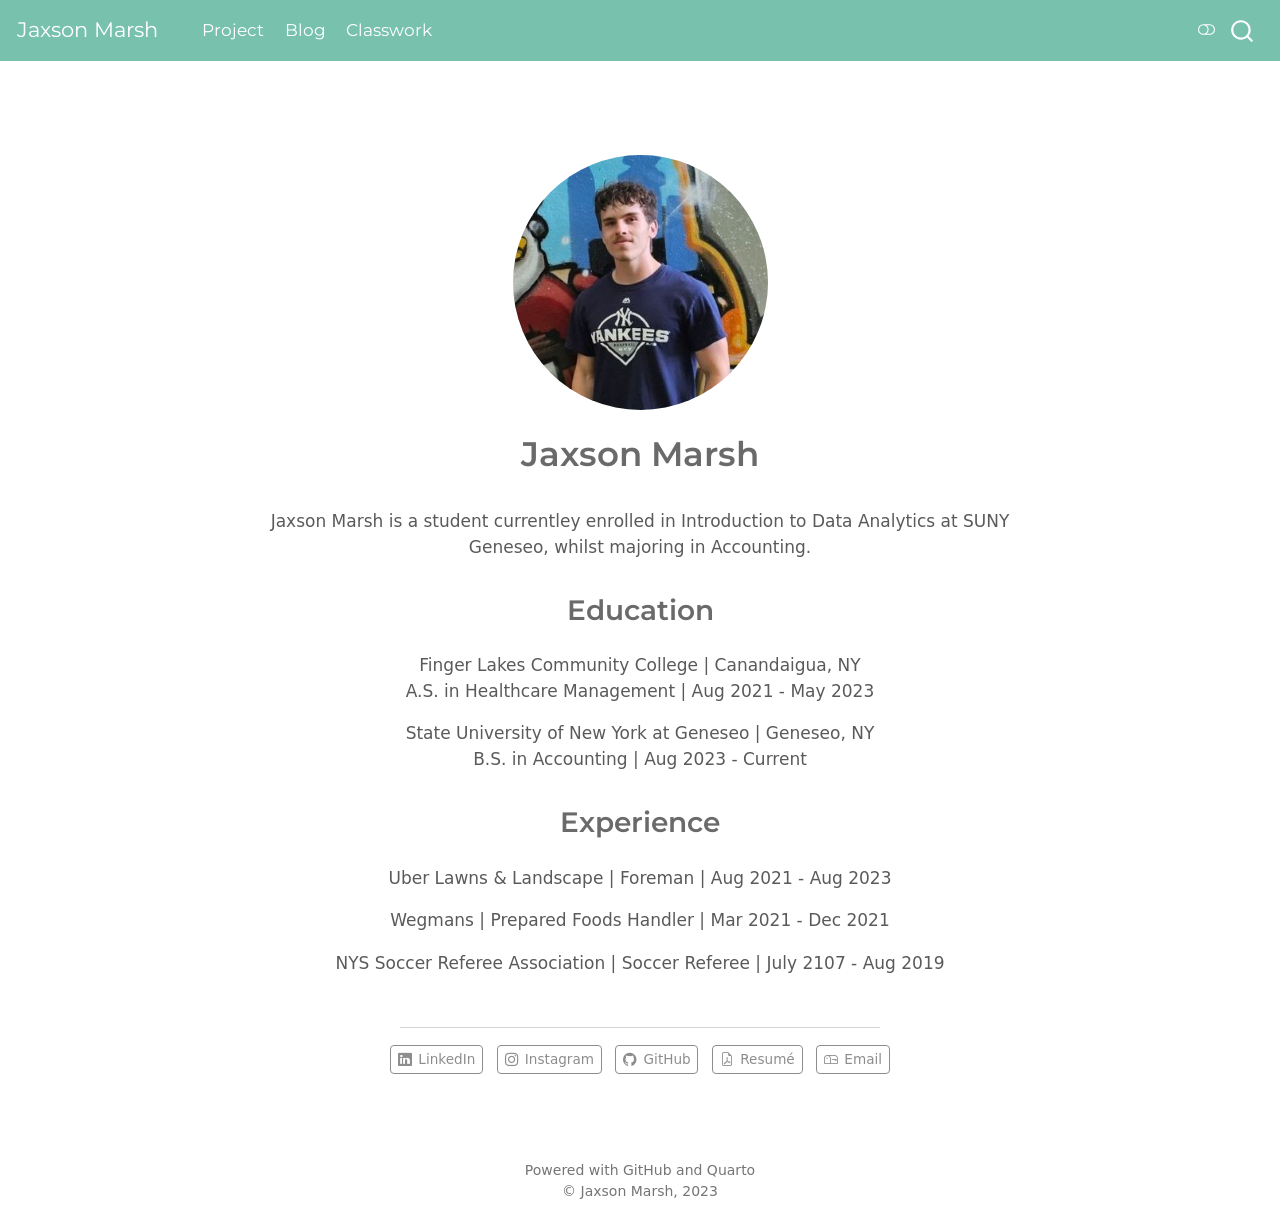
==== commit 8cb9874e: "two" ====
--- a/index.html
+++ b/index.html
@@ -88,6 +88,10 @@
     <a class="nav-link" href="./blog-listing.html" rel="" target="">
  <span class="menu-text">Blog</span></a>
   </li>  
+  <li class="nav-item">
+    <a class="nav-link" href="./classwork-10.html" rel="" target="">
+ <span class="menu-text">Classwork</span></a>
+  </li>  
 </ul>
             <div class="quarto-navbar-tools ms-auto">
   <a href="" class="quarto-color-scheme-toggle quarto-navigation-tool  px-1" onclick="window.quartoToggleColorScheme(); return false;" title="Toggle dark mode"><i class="bi"></i></a>
@@ -115,20 +119,21 @@
 <p>Jaxson Marsh is a student currentley enrolled in Introduction to Data Analytics at SUNY Geneseo, whilst majoring in Accounting.</p>
 <section id="education" class="level2">
 <h2 data-anchor-id="education">Education</h2>
-<p>Finger Lakes Community College | Canandaigua, NY <br> A.S. in Healthcare Management| Aug 2021 - May 2023 <br></p>
+<p>Finger Lakes Community College | Canandaigua, NY <br> A.S. in Healthcare Management | Aug 2021 - May 2023 <br></p>
 <p>State University of New York at Geneseo | Geneseo, NY <br> B.S. in Accounting | Aug 2023 - Current <br></p>
 </section>
 <section id="experience" class="level2">
 <h2 data-anchor-id="experience">Experience</h2>
 <p>Uber Lawns &amp; Landscape | Foreman | Aug 2021 - Aug 2023</p>
-<p>Wegmans | Prepared Foods Handler | Mar 2021 -</p>
+<p>Wegmans | Prepared Foods Handler | Mar 2021 - Dec 2021</p>
+<p>NYS Soccer Referee Association | Soccer Referee | July 2107 - Aug 2019</p>
 
 
 </section>
 </main> 
   <hr class="about-sep">
    <div class="about-links">
-  <a href="https://linkedin.com" class="about-link" rel="" target="">
+  <a href="https://linkedin.com/in/jaxson-marsh-5b5b902a2/" class="about-link" rel="" target="">
     <i class="bi bi-linkedin"></i>
      <span class="about-link-text">LinkedIn</span>
   </a>
@@ -136,11 +141,11 @@
     <i class="bi bi-instagram"></i>
      <span class="about-link-text">Instagram</span>
   </a>
-  <a href="https://github.com" class="about-link" rel="" target="">
+  <a href="https://github.com/Jaxsonmarsh" class="about-link" rel="" target="">
     <i class="bi bi-github"></i>
      <span class="about-link-text">GitHub</span>
   </a>
-  <a href="https://Jaxsonmarsh.github.io/UpdatedResume2023.docx" class="about-link" rel="" target="">
+  <a href="https://Jaxsonmarsh.github.io/UpdatedResume2023.docx%20(1).pdf" class="about-link" rel="" target="">
     <i class="bi bi-file-earmark-pdf"></i>
      <span class="about-link-text">Resumé</span>
   </a>
--- a/site_libs/quarto-html/quarto-syntax-highlighting.css
+++ b/site_libs/quarto-html/quarto-syntax-highlighting.css
@@ -1,32 +1,34 @@
 /* quarto syntax highlight colors */
 :root {
-  --quarto-hl-at-color: inherit;
-  --quarto-hl-ss-color: #049b0a;
-  --quarto-hl-an-color: #0066ff;
-  --quarto-hl-fu-color: #ff9358;
-  --quarto-hl-st-color: #049b0a;
-  --quarto-hl-cf-color: #43a8ed;
-  --quarto-hl-op-color: inherit;
-  --quarto-hl-er-color: #ffff00;
-  --quarto-hl-bn-color: #44aa43;
-  --quarto-hl-al-color: #ffff00;
-  --quarto-hl-va-color: inherit;
-  --quarto-hl-bu-color: inherit;
-  --quarto-hl-ex-color: inherit;
-  --quarto-hl-pp-color: inherit;
-  --quarto-hl-in-color: #0066ff;
-  --quarto-hl-vs-color: #049b0a;
-  --quarto-hl-wa-color: #ffff00;
-  --quarto-hl-do-color: #0066ff;
-  --quarto-hl-im-color: inherit;
-  --quarto-hl-ch-color: #049b0a;
-  --quarto-hl-dt-color: inherit;
-  --quarto-hl-fl-color: #44aa43;
-  --quarto-hl-co-color: #0066ff;
-  --quarto-hl-cn-color: inherit;
-  --quarto-hl-sc-color: #049b0a;
-  --quarto-hl-dv-color: #44aa43;
-  --quarto-hl-kw-color: #43a8ed;
+  --quarto-hl-al-color: #95da4c;
+  --quarto-hl-an-color: #50a14f;
+  --quarto-hl-at-color: #a626a4;
+  --quarto-hl-bn-color: #986801;
+  --quarto-hl-bu-color: #a626a4;
+  --quarto-hl-ch-color: #50a14f;
+  --quarto-hl-co-color: #a0a1a7;
+  --quarto-hl-cv-color: #e45649;
+  --quarto-hl-cn-color: #986801;
+  --quarto-hl-cf-color: #a626a4;
+  --quarto-hl-dt-color: #a626a4;
+  --quarto-hl-dv-color: #986801;
+  --quarto-hl-do-color: #e45649;
+  --quarto-hl-er-color: #f44747;
+  --quarto-hl-ex-color: #4078f2;
+  --quarto-hl-fl-color: #986801;
+  --quarto-hl-fu-color: #4078f2;
+  --quarto-hl-im-color: #50a14f;
+  --quarto-hl-in-color: #c45b00;
+  --quarto-hl-kw-color: #a626a4;
+  --quarto-hl-op-color: #a626a4;
+  --quarto-hl-pp-color: #a626a4;
+  --quarto-hl-re-color: #2980b9;
+  --quarto-hl-sc-color: #0184bc;
+  --quarto-hl-ss-color: #da4453;
+  --quarto-hl-st-color: #50a14f;
+  --quarto-hl-va-color: #e45649;
+  --quarto-hl-vs-color: #da4453;
+  --quarto-hl-wa-color: #da4453;
 }
 
 /* other quarto variables */
@@ -34,140 +36,144 @@
   --quarto-font-monospace: SFMono-Regular, Menlo, Monaco, Consolas, "Liberation Mono", "Courier New", monospace;
 }
 
+code span.al {
+  background-color: #4d1f24;
+  font-weight: bold;
+  color: #95da4c;
+}
+
+code span.an {
+  color: #50a14f;
+}
+
 code span.at {
-  font-style: inherit;
+  color: #a626a4;
+}
+
+code span.bn {
+  color: #986801;
+}
+
+code span.bu {
+  color: #a626a4;
+}
+
+code span.ch {
+  color: #50a14f;
+}
+
+code span.co {
+  font-style: italic;
+  color: #a0a1a7;
+}
+
+code span.cv {
+  font-style: italic;
+  color: #e45649;
+}
+
+code span.cn {
+  color: #986801;
+}
+
+code span.cf {
+  color: #a626a4;
+}
+
+code span.dt {
+  color: #a626a4;
+}
+
+code span.dv {
+  color: #986801;
+}
+
+code span.do {
+  color: #e45649;
+}
+
+code span.er {
+  color: #f44747;
+  text-decoration: underline;
+}
+
+code span.ex {
+  font-weight: bold;
+  color: #4078f2;
+}
+
+code span.fl {
+  color: #986801;
+}
+
+code span.fu {
+  color: #4078f2;
+}
+
+code span.im {
+  color: #50a14f;
+}
+
+code span.in {
+  color: #c45b00;
+}
+
+code span.kw {
+  color: #a626a4;
+}
+
+pre > code.sourceCode > span {
+  color: #383a42;
+}
+
+code span {
+  color: #383a42;
+}
+
+code.sourceCode > span {
+  color: #383a42;
+}
+
+div.sourceCode,
+div.sourceCode pre.sourceCode {
+  color: #383a42;
+}
+
+code span.op {
+  color: #a626a4;
+}
+
+code span.pp {
+  color: #a626a4;
+}
+
+code span.re {
+  background-color: #153042;
+  color: #2980b9;
+}
+
+code span.sc {
+  color: #0184bc;
 }
 
 code span.ss {
-  color: #049b0a;
-  font-style: inherit;
-}
-
-code span.an {
-  color: #0066ff;
-  font-weight: bold;
-  font-style: italic;
-}
-
-code span.fu {
-  color: #ff9358;
-  font-weight: bold;
-  font-style: inherit;
+  color: #da4453;
 }
 
 code span.st {
-  color: #049b0a;
-  font-style: inherit;
-}
-
-code span.cf {
-  color: #43a8ed;
-  font-weight: bold;
-  font-style: inherit;
-}
-
-code span.op {
-  font-style: inherit;
-}
-
-code span.er {
-  color: #ffff00;
-  font-weight: bold;
-  font-style: inherit;
-}
-
-code span.bn {
-  color: #44aa43;
-  font-style: inherit;
-}
-
-code span.al {
-  color: #ffff00;
-  font-style: inherit;
+  color: #50a14f;
 }
 
 code span.va {
-  font-style: inherit;
-}
-
-code span.bu {
-  font-style: inherit;
-}
-
-code span.ex {
-  font-style: inherit;
-}
-
-code span.pp {
-  font-weight: bold;
-  font-style: inherit;
-}
-
-code span.in {
-  color: #0066ff;
-  font-weight: bold;
-  font-style: italic;
+  color: #e45649;
 }
 
 code span.vs {
-  color: #049b0a;
-  font-style: inherit;
+  color: #da4453;
 }
 
 code span.wa {
-  color: #ffff00;
-  font-weight: bold;
-  font-style: inherit;
-}
-
-code span.do {
-  color: #0066ff;
-  font-style: italic;
-}
-
-code span.im {
-  font-style: inherit;
-}
-
-code span.ch {
-  color: #049b0a;
-  font-style: inherit;
-}
-
-code span.dt {
-  font-style: inherit;
-  text-decoration: underline;
-}
-
-code span.fl {
-  color: #44aa43;
-  font-style: inherit;
-}
-
-code span.co {
-  color: #0066ff;
-  font-weight: bold;
-  font-style: italic;
-}
-
-code span.cn {
-  font-style: inherit;
-}
-
-code span.sc {
-  color: #049b0a;
-  font-style: inherit;
-}
-
-code span.dv {
-  color: #44aa43;
-  font-style: inherit;
-}
-
-code span.kw {
-  color: #43a8ed;
-  font-weight: bold;
-  font-style: inherit;
+  color: #da4453;
 }
 
 .prevent-inlining {
--- a/site_libs/quarto-html/quarto-syntax-highlighting-dark.css
+++ b/site_libs/quarto-html/quarto-syntax-highlighting-dark.css
@@ -1,32 +1,34 @@
 /* quarto syntax highlight colors */
 :root {
-  --quarto-hl-at-color: inherit;
-  --quarto-hl-ss-color: #049b0a;
-  --quarto-hl-an-color: #0066ff;
-  --quarto-hl-fu-color: #ff9358;
-  --quarto-hl-st-color: #049b0a;
-  --quarto-hl-cf-color: #43a8ed;
-  --quarto-hl-op-color: inherit;
-  --quarto-hl-er-color: #ffff00;
-  --quarto-hl-bn-color: #44aa43;
-  --quarto-hl-al-color: #ffff00;
-  --quarto-hl-va-color: inherit;
-  --quarto-hl-bu-color: inherit;
-  --quarto-hl-ex-color: inherit;
-  --quarto-hl-pp-color: inherit;
-  --quarto-hl-in-color: #0066ff;
-  --quarto-hl-vs-color: #049b0a;
-  --quarto-hl-wa-color: #ffff00;
-  --quarto-hl-do-color: #0066ff;
-  --quarto-hl-im-color: inherit;
-  --quarto-hl-ch-color: #049b0a;
-  --quarto-hl-dt-color: inherit;
-  --quarto-hl-fl-color: #44aa43;
-  --quarto-hl-co-color: #0066ff;
-  --quarto-hl-cn-color: inherit;
-  --quarto-hl-sc-color: #049b0a;
-  --quarto-hl-dv-color: #44aa43;
-  --quarto-hl-kw-color: #43a8ed;
+  --quarto-hl-al-color: #95da4c;
+  --quarto-hl-an-color: #98c379;
+  --quarto-hl-at-color: #c678dd;
+  --quarto-hl-bn-color: #d19a66;
+  --quarto-hl-bu-color: #c678dd;
+  --quarto-hl-ch-color: #98c379;
+  --quarto-hl-co-color: #5c6370;
+  --quarto-hl-cv-color: #e06c75;
+  --quarto-hl-cn-color: #d19a66;
+  --quarto-hl-cf-color: #c678dd;
+  --quarto-hl-dt-color: #c678dd;
+  --quarto-hl-dv-color: #d19a66;
+  --quarto-hl-do-color: #a43340;
+  --quarto-hl-er-color: #f44747;
+  --quarto-hl-ex-color: #61afef;
+  --quarto-hl-fl-color: #d19a66;
+  --quarto-hl-fu-color: #61afef;
+  --quarto-hl-im-color: #98c379;
+  --quarto-hl-in-color: #c45b00;
+  --quarto-hl-kw-color: #c678dd;
+  --quarto-hl-op-color: #c678dd;
+  --quarto-hl-pp-color: #c678dd;
+  --quarto-hl-re-color: #2980b9;
+  --quarto-hl-sc-color: #56b6c2;
+  --quarto-hl-ss-color: #da4453;
+  --quarto-hl-st-color: #98c379;
+  --quarto-hl-va-color: #e06c75;
+  --quarto-hl-vs-color: #da4453;
+  --quarto-hl-wa-color: #da4453;
 }
 
 /* other quarto variables */
@@ -34,140 +36,144 @@
   --quarto-font-monospace: SFMono-Regular, Menlo, Monaco, Consolas, "Liberation Mono", "Courier New", monospace;
 }
 
+code span.al {
+  background-color: #4d1f24;
+  font-weight: bold;
+  color: #95da4c;
+}
+
+code span.an {
+  color: #98c379;
+}
+
 code span.at {
-  font-style: inherit;
+  color: #c678dd;
+}
+
+code span.bn {
+  color: #d19a66;
+}
+
+code span.bu {
+  color: #c678dd;
+}
+
+code span.ch {
+  color: #98c379;
+}
+
+code span.co {
+  font-style: italic;
+  color: #5c6370;
+}
+
+code span.cv {
+  font-style: italic;
+  color: #e06c75;
+}
+
+code span.cn {
+  color: #d19a66;
+}
+
+code span.cf {
+  color: #c678dd;
+}
+
+code span.dt {
+  color: #c678dd;
+}
+
+code span.dv {
+  color: #d19a66;
+}
+
+code span.do {
+  color: #a43340;
+}
+
+code span.er {
+  color: #f44747;
+  text-decoration: underline;
+}
+
+code span.ex {
+  font-weight: bold;
+  color: #61afef;
+}
+
+code span.fl {
+  color: #d19a66;
+}
+
+code span.fu {
+  color: #61afef;
+}
+
+code span.im {
+  color: #98c379;
+}
+
+code span.in {
+  color: #c45b00;
+}
+
+code span.kw {
+  color: #c678dd;
+}
+
+pre > code.sourceCode > span {
+  color: #abb2bf;
+}
+
+code span {
+  color: #abb2bf;
+}
+
+code.sourceCode > span {
+  color: #abb2bf;
+}
+
+div.sourceCode,
+div.sourceCode pre.sourceCode {
+  color: #abb2bf;
+}
+
+code span.op {
+  color: #c678dd;
+}
+
+code span.pp {
+  color: #c678dd;
+}
+
+code span.re {
+  background-color: #153042;
+  color: #2980b9;
+}
+
+code span.sc {
+  color: #56b6c2;
 }
 
 code span.ss {
-  color: #049b0a;
-  font-style: inherit;
-}
-
-code span.an {
-  color: #0066ff;
-  font-weight: bold;
-  font-style: italic;
-}
-
-code span.fu {
-  color: #ff9358;
-  font-weight: bold;
-  font-style: inherit;
+  color: #da4453;
 }
 
 code span.st {
-  color: #049b0a;
-  font-style: inherit;
-}
-
-code span.cf {
-  color: #43a8ed;
-  font-weight: bold;
-  font-style: inherit;
-}
-
-code span.op {
-  font-style: inherit;
-}
-
-code span.er {
-  color: #ffff00;
-  font-weight: bold;
-  font-style: inherit;
-}
-
-code span.bn {
-  color: #44aa43;
-  font-style: inherit;
-}
-
-code span.al {
-  color: #ffff00;
-  font-style: inherit;
+  color: #98c379;
 }
 
 code span.va {
-  font-style: inherit;
-}
-
-code span.bu {
-  font-style: inherit;
-}
-
-code span.ex {
-  font-style: inherit;
-}
-
-code span.pp {
-  font-weight: bold;
-  font-style: inherit;
-}
-
-code span.in {
-  color: #0066ff;
-  font-weight: bold;
-  font-style: italic;
+  color: #e06c75;
 }
 
 code span.vs {
-  color: #049b0a;
-  font-style: inherit;
+  color: #da4453;
 }
 
 code span.wa {
-  color: #ffff00;
-  font-weight: bold;
-  font-style: inherit;
-}
-
-code span.do {
-  color: #0066ff;
-  font-style: italic;
-}
-
-code span.im {
-  font-style: inherit;
-}
-
-code span.ch {
-  color: #049b0a;
-  font-style: inherit;
-}
-
-code span.dt {
-  font-style: inherit;
-  text-decoration: underline;
-}
-
-code span.fl {
-  color: #44aa43;
-  font-style: inherit;
-}
-
-code span.co {
-  color: #0066ff;
-  font-weight: bold;
-  font-style: italic;
-}
-
-code span.cn {
-  font-style: inherit;
-}
-
-code span.sc {
-  color: #049b0a;
-  font-style: inherit;
-}
-
-code span.dv {
-  color: #44aa43;
-  font-style: inherit;
-}
-
-code span.kw {
-  color: #43a8ed;
-  font-weight: bold;
-  font-style: inherit;
+  color: #da4453;
 }
 
 .prevent-inlining {
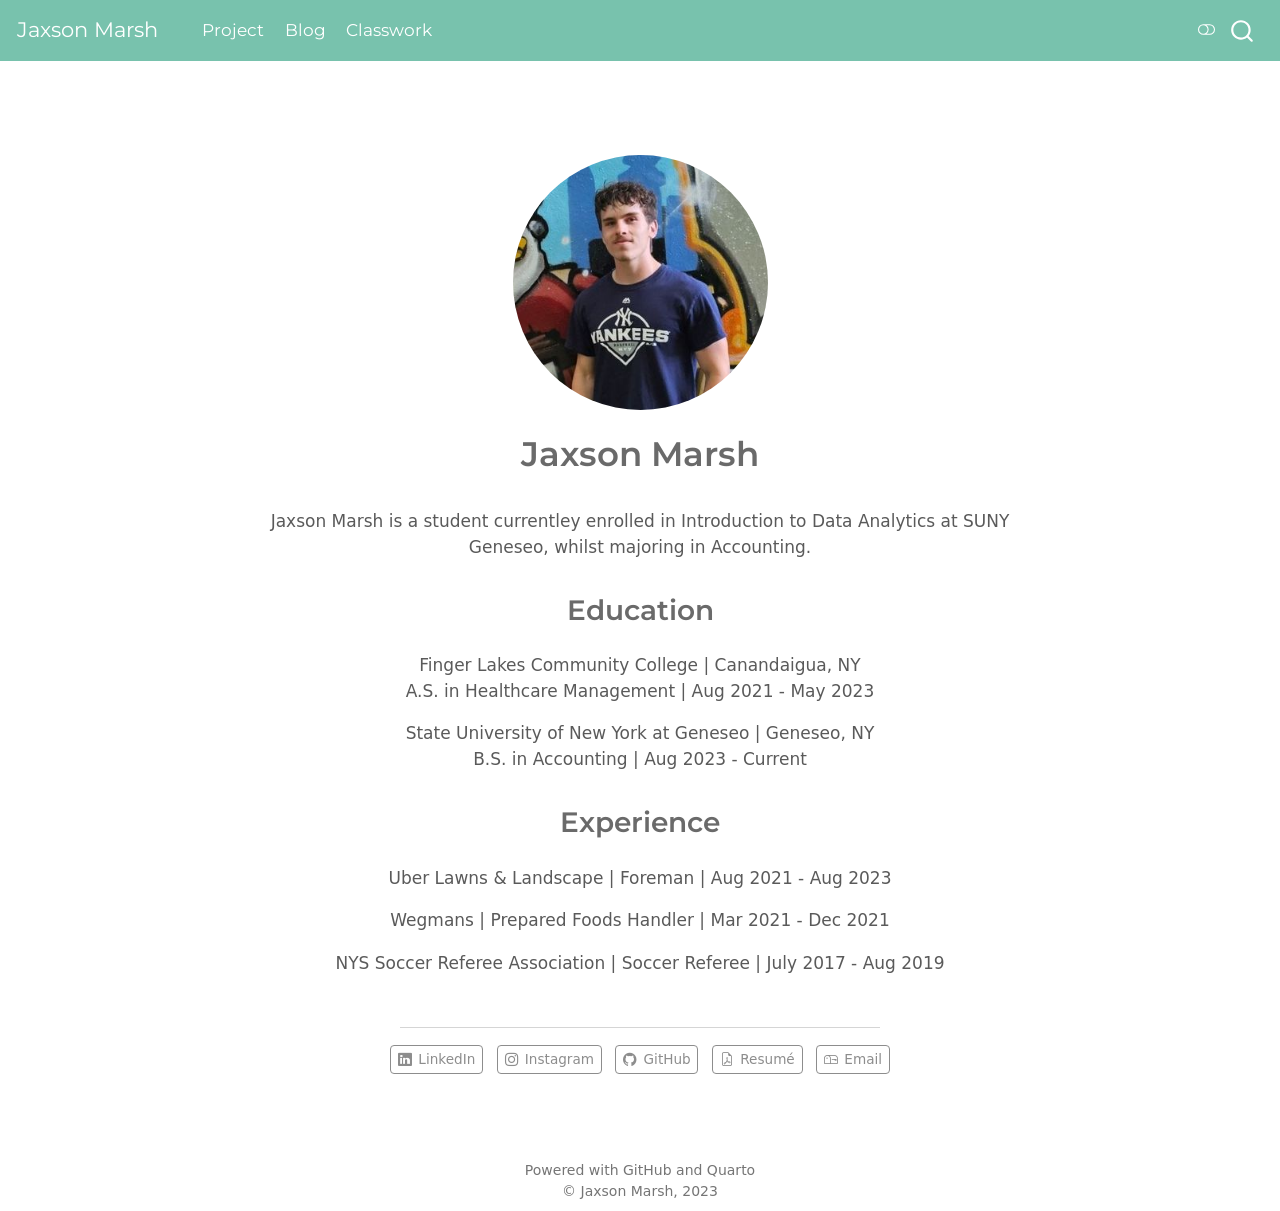
==== commit 7d80183c: "init" ====
--- a/index.html
+++ b/index.html
@@ -126,7 +126,7 @@
 <h2 data-anchor-id="experience">Experience</h2>
 <p>Uber Lawns &amp; Landscape | Foreman | Aug 2021 - Aug 2023</p>
 <p>Wegmans | Prepared Foods Handler | Mar 2021 - Dec 2021</p>
-<p>NYS Soccer Referee Association | Soccer Referee | July 2107 - Aug 2019</p>
+<p>NYS Soccer Referee Association | Soccer Referee | July 2017 - Aug 2019</p>
 
 
 </section>
@@ -137,7 +137,7 @@
     <i class="bi bi-linkedin"></i>
      <span class="about-link-text">LinkedIn</span>
   </a>
-  <a href="https://instagram.com" class="about-link" rel="" target="">
+  <a href="https://instagram.com/jaxson.marsh" class="about-link" rel="" target="">
     <i class="bi bi-instagram"></i>
      <span class="about-link-text">Instagram</span>
   </a>
@@ -145,7 +145,7 @@
     <i class="bi bi-github"></i>
      <span class="about-link-text">GitHub</span>
   </a>
-  <a href="https://Jaxsonmarsh.github.io/UpdatedResume2023.docx%20(1).pdf" class="about-link" rel="" target="">
+  <a href="https://github.com/UpdatedResume2023.pdf" class="about-link" rel="" target="">
     <i class="bi bi-file-earmark-pdf"></i>
      <span class="about-link-text">Resumé</span>
   </a>
